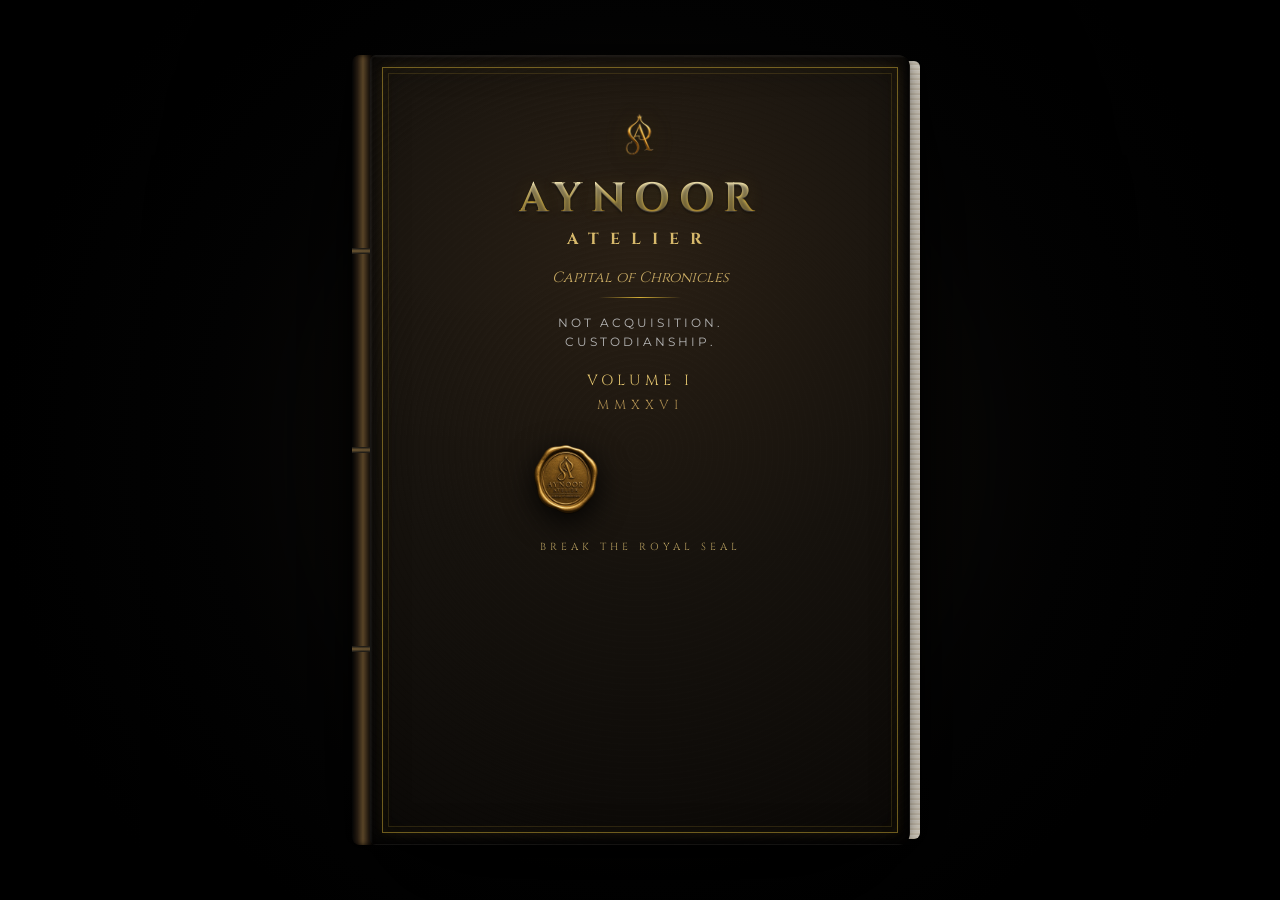
==== index.html @ f358902a "Refactor HTML structure for leather cover section" ====
<!DOCTYPE html>
<html lang="en">

<head>

    <meta charset="UTF-8">
    <meta name="viewport" content="width=device-width, initial-scale=1.0">

    <title>AYNOOR Atelier — Capital of Chronicles</title>

    <!-- Google Fonts -->

    <link rel="preconnect" href="https://fonts.googleapis.com">

    <link rel="preconnect" href="https://fonts.gstatic.com" crossorigin>

    <link href="https://fonts.googleapis.com/css2?family=Cinzel:wght@400;600;700&family=Montserrat:wght@300;400;500;600&display=swap" rel="stylesheet">

    <!-- Styles -->

    <link rel="stylesheet" href="css/style.css">

    <link rel="stylesheet" href="css/animation.css">

</head>

<body>

    <!-- Ambient Light -->

    <div class="spotlight"></div>

    <!-- Scene -->

    <main class="scene">

        <section class="book" id="book">

            <!-- Spine -->

            <div class="spine">

                <span class="spine-ridge"></span>
                <span class="spine-ridge"></span>
                <span class="spine-ridge"></span>

            </div>

            <!-- Pages -->

            <div class="page-stack"></div>

            <!-- Manuscript -->

            <article class="page">

                <div class="page-texture"></div>

                <div class="page-content">

                    <h2 class="welcome-title">
                        WELCOME
                    </h2>

                    <div class="page-line"></div>

                    <p class="archival-quote">

                        Every Chronicle begins with a single page.

                        <br><br>

                        You are not entering a website.

                        <br><br>

                        You are entering

                        <strong>
                            The Capital of Chronicles
                        </strong>

                    </p>

                    <button
                        id="enterVault"
                        class="vault-btn">

                        ENTER THE VAULT

                    </button>

                </div>

            </article>

            <!-- Leather Cover -->

            <!-- Leather Cover -->
<article class="cover" id="cover">

    <!-- FRONT FACE -->
    <div class="cover-front">

        <div class="leather-overlay"></div>

        <div class="bevel-edge"></div>

        <div class="gold-frame"></div>

        <div class="inner-frame"></div>

        <!-- Logo -->
        <div class="brand-logo-container">

            <img
                src="logo.png"
                class="logo"
                alt="AYNOOR Monogram">

        </div>

        <!-- Brand -->

        <div class="title-group">

            <h1 class="brand-title">

                AYNOOR

            </h1>

            <h2 class="brand-subtitle">

                ATELIER

            </h2>

        </div>

        <!-- Motto -->

        <div class="motto-group">

            <p class="chronicle">

                Capital of Chronicles

            </p>

            <div class="gold-line"></div>

        </div>

        <!-- Philosophy -->

        <div class="custody-group">

            <p class="custody-text">

                NOT ACQUISITION.

            </p>

            <p class="custody-text">

                CUSTODIANSHIP.

            </p>

        </div>

        <!-- Volume -->

        <div class="volume-group">

            <div class="volume-title">

                VOLUME I

            </div>

            <div class="roman-year">

                MMXXVI

            </div>

        </div>

        <!-- Royal Seal -->

        <div class="seal-wrapper" id="sealWrapper">

            <img
                src="seal.png"
                id="sealTrigger"
                class="seal"
                alt="Royal Seal"
                onclick="openArchiveBook()">

        </div>

        <!-- Footer -->

        <p class="break-text">

            BREAK THE ROYAL SEAL

        </p>

    </div>

    <!-- BACK FACE -->
    <div class="cover-back">

        <div class="inside-leather"></div>

    </div>

</article>

        </section>

    </main>

    <!-- Audio -->

    <audio
        id="sealSound"
        preload="auto">

        <source
            src="seal.mp3"
            type="audio/mpeg">

    </audio>

    <audio
        id="pageSound"
        preload="auto">

        <source
            src="paper.mp3"
            type="audio/mpeg">

    </audio>

    <!-- Script -->

    <script src="js/main.js"></script>

</body>

</html>
---- css/style.css ----
/* ==========================================================================
   AYNOOR ATELIER
   STYLE V2
   PHASE A — FOUNDATION
   ========================================================================== */

/* ==========================
   ROOT VARIABLES
========================== */

:root{

    --bg:#030303;

    --cover-dark:#0b0907;
    --cover:#17130e;
    --cover-light:#2a2015;

    --page:#f5efe5;
    --page-edge:#d8ccb7;

    --gold:#d4af37;
    --gold-soft:#c5a059;
    --gold-dark:#8f6d24;

    --heading:'Cinzel',serif;
    --body:'Montserrat',sans-serif;

}


/* ==========================
   RESET
========================== */

*{
    margin:0;
    padding:0;
    box-sizing:border-box;
}

html,
body{

    width:100%;
    height:100%;

}

body{

    overflow:hidden;

    background:var(--bg);

    font-family:var(--body);

}


/* ==========================
   ATMOSPHERE
========================== */

.spotlight{

    position:fixed;
    inset:0;

    background:

    radial-gradient(circle at center,
    rgba(212,175,55,.10),
    transparent 35%),

    radial-gradient(circle,
    transparent 35%,
    rgba(0,0,0,.88));

    pointer-events:none;

    z-index:0;

}


/* ==========================
   SCENE
========================== */

.scene{

    position:relative;

    width:100%;
    height:100%;

    display:flex;

    justify-content:center;
    align-items:center;

    perspective:2400px;

    overflow:visible;

    z-index:2;

}


/* ==========================
   BOOK
========================== */

.book{

    position:relative;

    width:min(92vw,500px);

    height:min(90vh,760px);

    transform-style:preserve-3d;

}


/* ==========================
   SPINE
========================== */

.spine{

    position:absolute;

    left:-18px;
    top:0;

    width:22px;
    height:100%;

    border-radius:8px 0 0 8px;

    background:

    linear-gradient(
    90deg,
    #050505,
    #261c12,
    #5b4628,
    #261c12,
    #050505);

    box-shadow:

    inset -2px 0 5px rgba(0,0,0,.8),
    -6px 0 12px rgba(0,0,0,.4);

    display:flex;

    flex-direction:column;

    justify-content:space-evenly;

    z-index:8;

}

.spine-ridge{

    width:100%;
    height:6px;

    background:

    linear-gradient(
    180deg,
    #141414,
    #715933,
    #141414);

}


/* ==========================
   PAGE STACK
========================== */

.page-stack{

    position:absolute;

    top:6px;
    right:-10px;

    width:12px;
    height:calc(100% - 12px);

    border-radius:0 6px 6px 0;

    background:

    repeating-linear-gradient(

        180deg,

        #efe7d8 0px,
        #efe7d8 2px,

        #d7cab3 3px,

        #fbf7ef 5px

    );

    box-shadow:

    inset 3px 0 5px rgba(0,0,0,.18),

    4px 0 10px rgba(0,0,0,.28);

    z-index:1;

}


/* ==========================
   BASE PAGE
========================== */

.page{

    position:absolute;

    inset:4px;

    background:var(--page);

    border-radius:4px 10px 10px 4px;

    z-index:2;

}


/* ==========================
   BASE COVER
========================== */

.cover{

    position:absolute;

    inset:0;

    border-radius:6px 12px 12px 6px;

    background:

    radial-gradient(circle at 50% 25%,

    var(--cover-light),

    var(--cover),

    var(--cover-dark));

    z-index:10;

}

/* ==========================================================================
   PHASE B — LUXURY LEATHER COVER
   ========================================================================== */


/* ==========================
   LEATHER TEXTURE
========================== */

.leather-overlay{

    position:absolute;

    inset:0;

    opacity:.10;

    pointer-events:none;

    background:

    repeating-radial-gradient(

        circle at center,

        rgba(255,255,255,.08) 0px,
        rgba(255,255,255,.02) 2px,

        transparent 5px

    );

}


/* ==========================
   BEVEL EDGE
========================== */

.bevel-edge{

    position:absolute;

    inset:0;

    border-radius:inherit;

    border:1px solid rgba(255,255,255,.05);

    box-shadow:

    inset 1px 1px 2px rgba(255,255,255,.06),

    inset -3px -3px 5px rgba(0,0,0,.65);

}


/* ==========================
   GOLD FRAME
========================== */

.gold-frame{

    position:absolute;

    top:12px;
    left:12px;
    right:12px;
    bottom:12px;

    border:1px solid rgba(212,175,55,.50);

    pointer-events:none;

}


/* ==========================
   INNER FRAME
========================== */

.inner-frame{

    position:absolute;

    top:18px;
    left:18px;
    right:18px;
    bottom:18px;

    border:1px solid rgba(212,175,55,.18);

    pointer-events:none;

}


/* ==========================
   COVER CONTENT LAYERS
========================== */

.brand-logo-container,
.title-group,
.motto-group,
.custody-group,
.volume-group,
.seal-wrapper,
.break-text{

    position:relative;

    z-index:5;

}


/* ==========================
   COVER LAYOUT
========================== */

.cover{

    display:flex;

    flex-direction:column;

    justify-content:space-between;

    align-items:center;

    text-align:center;

    padding:42px 28px 26px;

    overflow:hidden;

}


/* ==========================
   COVER SHADOW
========================== */

.cover{

    box-shadow:

    inset 0 0 35px rgba(0,0,0,.75),

    10px 0 25px rgba(0,0,0,.40);

}


/* ==========================
   COVER DEPTH
========================== */

.book{

    filter:

    drop-shadow(0 35px 60px rgba(0,0,0,.55));

}

/* ==========================================================================
   PHASE C — TYPOGRAPHY & COVER LAYOUT
   ========================================================================== */


/* ==========================
   LOGO
========================== */

.brand-logo-container{

    margin-top:6px;

}

.logo{

    width:74px;

    display:block;

    margin:auto;

    filter:
        drop-shadow(0 4px 8px rgba(0,0,0,.85))
        drop-shadow(0 0 10px rgba(212,175,55,.18));

}


/* ==========================
   TITLE BLOCK
========================== */

.title-group{

    display:flex;

    flex-direction:column;

    align-items:center;

    gap:8px;

}


/* AYNOOR */

.brand-title{

    font-family:var(--heading);

    font-size:2.35rem;

    font-weight:700;

    letter-spacing:8px;

    line-height:1;

    background:
        linear-gradient(
            180deg,
            #fff9c7,
            #efcf70,
            #c79836,
            #8b651b
        );

    -webkit-background-clip:text;

    -webkit-text-fill-color:transparent;

}


/* ATELIER */

.brand-subtitle{

    font-family:var(--heading);

    font-size:.95rem;

    letter-spacing:10px;

    color:#d7b96b;

}


/* ==========================
   MOTTO
========================== */

.motto-group{

    display:flex;

    flex-direction:column;

    align-items:center;

    gap:10px;

}

.chronicle{

    font-family:var(--heading);

    font-size:.88rem;

    font-style:italic;

    color:#c9ab64;

}

.gold-line{

    width:82px;

    height:1px;

    background:
        linear-gradient(
            90deg,
            transparent,
            #d4af37,
            transparent
        );

}


/* ==========================
   CUSTODIANSHIP
========================== */

.custody-group{

    display:flex;

    flex-direction:column;

    gap:5px;

}

.custody-text{

    font-family:var(--body);

    font-size:.72rem;

    letter-spacing:3px;

    color:#b5b5b5;

    text-transform:uppercase;

}


/* ==========================
   VOLUME
========================== */

.volume-group{

    display:flex;

    flex-direction:column;

    align-items:center;

    gap:6px;

}

.volume-title{

    font-family:var(--heading);

    font-size:.88rem;

    letter-spacing:4px;

    color:#dfc16d;

}

.roman-year{

    font-family:var(--heading);

    font-size:.80rem;

    letter-spacing:5px;

    color:#a98a4f;

}


/* ==========================
   ROYAL SEAL
========================== */

.seal-wrapper{

    margin-top:4px;

}

.seal{

    width:92px;

    display:block;

    cursor:pointer;

    transition:.35s;

}

.seal:hover{

    transform:scale(1.08);

}


/* ==========================
   BREAK TEXT
========================== */

.break-text{

    margin-top:10px;

    font-family:var(--heading);

    font-size:.62rem;

    letter-spacing:4px;

    color:#d7bb70;

    text-transform:uppercase;

}

/* ==========================================================================
   PHASE D — PREMIUM MATERIAL & LUXURY FINISH
   ========================================================================== */


/* ==========================
   COVER DEPTH
========================== */

.book{

    filter:
        drop-shadow(0 45px 75px rgba(0,0,0,.60));

    transition:filter .8s ease;

}

.book:hover{

    filter:
        drop-shadow(0 60px 110px rgba(0,0,0,.78));

}


/* ==========================
   LEATHER GRAIN
========================== */

.leather-overlay{

    opacity:.18;

    background:

        radial-gradient(circle at 20% 20%,
        rgba(255,255,255,.03),
        transparent 45%),

        radial-gradient(circle at 80% 70%,
        rgba(0,0,0,.10),
        transparent 55%),

        repeating-radial-gradient(

            circle,

            rgba(255,255,255,.04) 0px,

            transparent 3px,

            rgba(0,0,0,.04) 6px

        );

}


/* ==========================
   EMBOSSED TITLE
========================== */

.brand-title{

    text-shadow:

        0 1px 0 rgba(255,255,255,.15),

        0 2px 3px rgba(0,0,0,.55),

        0 0 18px rgba(212,175,55,.12);

}


/* ==========================
   GOLD FRAME GLOW
========================== */

.gold-frame{

    box-shadow:

        inset 0 0 12px rgba(212,175,55,.08),

        0 0 8px rgba(212,175,55,.08);

}


/* ==========================
   INNER FRAME
========================== */

.inner-frame{

    opacity:.9;

}


/* ==========================
   GOLD SHINE
========================== */

.cover::before{

    content:"";

    position:absolute;

    top:-30%;

    left:-120%;

    width:45%;

    height:170%;

    transform:rotate(22deg);

    background:

        linear-gradient(

            90deg,

            transparent,

            rgba(255,255,255,.10),

            transparent

        );

    animation:luxurySweep 8s linear infinite;

    pointer-events:none;

}

@keyframes luxurySweep{

    0%{

        left:-140%;

    }

    100%{

        left:180%;

    }

}


/* ==========================
   LOGO
========================== */

.logo{

    transition:transform .45s ease;

}

.book:hover .logo{

    transform:scale(1.04);

}


/* ==========================
   SEAL
========================== */

.seal{

    filter:

        drop-shadow(0 8px 15px rgba(0,0,0,.90));

}

.seal:hover{

    transform:

        scale(1.08)

        rotate(2deg);

    filter:

        drop-shadow(0 14px 26px rgba(0,0,0,.95))

        drop-shadow(0 0 15px rgba(212,175,55,.28));

}


/* ==========================
   BREAK TEXT
========================== */

.break-text{

    opacity:.82;

    transition:opacity .35s ease;

}

.book:hover .break-text{

    opacity:1;

}


/* ==========================
   PAGE DEPTH
========================== */

.page{

    box-shadow:

        inset 20px 0 30px rgba(0,0,0,.14),

        inset -2px 0 5px rgba(0,0,0,.05),

        0 0 12px rgba(0,0,0,.08);

}


/* ==========================
   PAGE EDGE
========================== */

.page::after{

    content:"";

    position:absolute;

    right:0;

    top:0;

    width:6px;

    height:100%;

    background:

        linear-gradient(

            180deg,

            #ffffff,

            #e8dcc8,

            #ffffff

        );

    opacity:.35;

                               }


/* ==========================================================================
   PHASE E — FINAL POLISH
   Luxury Book Proportions
   ========================================================================== */


/* ===============================
   PERFECT BREATHING SPACE
================================ */

.cover{

    padding-top:42px;
    padding-bottom:28px;

}

.brand-logo-container{

    margin-bottom:10px;

}

.title-group{

    margin-bottom:18px;

}

.motto-group{

    margin-bottom:18px;

}

.custody-group{

    margin-bottom:22px;

}

.volume-group{

    margin-bottom:20px;

}

.seal-wrapper{

    margin-bottom:12px;

}


/* ===============================
   VISUAL HIERARCHY
================================ */

.brand-title{

    font-size:2.55rem;

    letter-spacing:9px;

}

.brand-subtitle{

    font-size:1rem;

    letter-spacing:11px;

}

.chronicle{

    font-size:.92rem;

}

.volume-title{

    font-size:.92rem;

}

.roman-year{

    font-size:.82rem;

}

.break-text{

    font-size:.64rem;

}


/* ===============================
   GOLD TONE
================================ */

.brand-title{

    background:
    linear-gradient(

        180deg,

        #fff9d2 0%,

        #f4d982 25%,

        #d4af37 55%,

        #9c7422 100%

    );

    -webkit-background-clip:text;
    -webkit-text-fill-color:transparent;

}


/* ===============================
   SEAL
================================ */

.seal{

    width:94px;

}

.seal:hover{

    transform:

        scale(1.08)

        rotate(2deg);

}


/* ===============================
   BOOK SCALE
================================ */

.book{

    width:min(94vw,540px);

    height:min(92vh,790px);

}


/* ===============================
   PAPER EDGE
================================ */

.page-stack{

    width:14px;

}


/* ===============================
   LUXURY SHADOW
================================ */

.book{

    box-shadow:

    0 55px 100px rgba(0,0,0,.65);

}


/* ===============================
   MOBILE
================================ */

@media(max-width:768px){

.book{

width:94vw;

height:90vh;

}

.brand-title{

font-size:2rem;

}

.brand-subtitle{

font-size:.82rem;

}

.logo{

width:60px;

}

.seal{

width:78px;

}

.break-text{

font-size:.56rem;

letter-spacing:3px;

}

}


/* ===============================
   DESKTOP LARGE
================================ */

@media(min-width:1400px){

.book{

max-width:560px;

max-height:820px;

}

.brand-title{

font-size:2.8rem;

}

.logo{

width:82px;

}

.seal{

width:102px;

}

}


/* ===============================
   MICRO DETAILS
================================ */

.cover{

overflow:hidden;

}

.cover *{

user-select:none;

}

img{

-webkit-user-drag:none;

}


/* ===============================
   FINAL TOUCH
================================ */

body{

background:

radial-gradient(

circle at center,

#15110b 0%,

#050505 55%,

#000000 100%

);

}
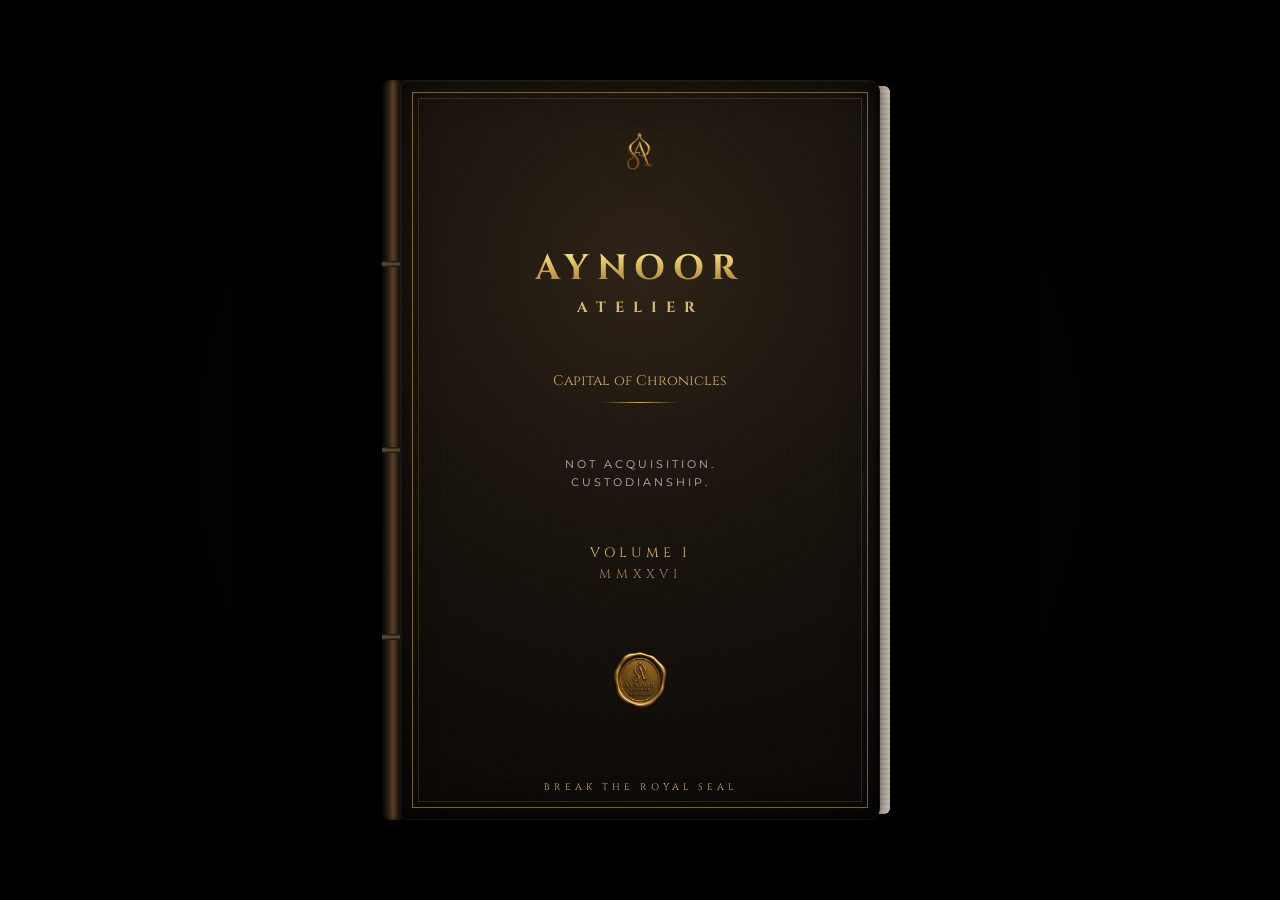
==== commit a3d53849: "Refactor HTML structure for cover article" ====
--- a/index.html
+++ b/index.html
@@ -96,129 +96,113 @@
 
             <!-- Leather Cover -->
 
-            <!-- Leather Cover -->
-<article class="cover" id="cover">
-
-    <!-- FRONT FACE -->
-    <div class="cover-front">
-
-        <div class="leather-overlay"></div>
-
-        <div class="bevel-edge"></div>
-
-        <div class="gold-frame"></div>
-
-        <div class="inner-frame"></div>
-
-        <!-- Logo -->
-        <div class="brand-logo-container">
-
-            <img
-                src="logo.png"
-                class="logo"
-                alt="AYNOOR Monogram">
-
-        </div>
-
-        <!-- Brand -->
-
-        <div class="title-group">
-
-            <h1 class="brand-title">
-
-                AYNOOR
-
-            </h1>
-
-            <h2 class="brand-subtitle">
-
-                ATELIER
-
-            </h2>
-
-        </div>
-
-        <!-- Motto -->
-
-        <div class="motto-group">
-
-            <p class="chronicle">
-
-                Capital of Chronicles
-
-            </p>
-
-            <div class="gold-line"></div>
-
-        </div>
-
-        <!-- Philosophy -->
-
-        <div class="custody-group">
-
-            <p class="custody-text">
-
-                NOT ACQUISITION.
-
-            </p>
-
-            <p class="custody-text">
-
-                CUSTODIANSHIP.
-
-            </p>
-
-        </div>
-
-        <!-- Volume -->
-
-        <div class="volume-group">
-
-            <div class="volume-title">
-
-                VOLUME I
-
-            </div>
-
-            <div class="roman-year">
-
-                MMXXVI
-
-            </div>
-
-        </div>
-
-        <!-- Royal Seal -->
-
-        <div class="seal-wrapper" id="sealWrapper">
-
-            <img
-                src="seal.png"
-                id="sealTrigger"
-                class="seal"
-                alt="Royal Seal"
-                onclick="openArchiveBook()">
-
-        </div>
-
-        <!-- Footer -->
-
-        <p class="break-text">
-
-            BREAK THE ROYAL SEAL
-
-        </p>
-
-    </div>
-
-    <!-- BACK FACE -->
-    <div class="cover-back">
-
-        <div class="inside-leather"></div>
-
-    </div>
-
-</article>
+            <article
+                class="cover"
+                id="cover">
+
+                <div class="leather-overlay"></div>
+
+                <div class="bevel-edge"></div>
+
+                <div class="gold-frame"></div>
+
+                <div class="inner-frame"></div>
+
+                <!-- Logo -->
+
+                <div class="brand-logo-container">
+
+                    <img
+                        src="logo.png"
+                        class="logo"
+                        alt="AYNOOR Monogram">
+
+                </div>
+
+                <!-- Brand -->
+
+                <div class="title-group">
+
+                    <h1 class="brand-title">
+
+                        AYNOOR
+
+                    </h1>
+
+                    <h2 class="brand-subtitle">
+
+                        ATELIER
+
+                    </h2>
+
+                </div>
+
+                <!-- Motto -->
+
+                <div class="motto-group">
+
+                    <p class="chronicle">
+
+                        Capital of Chronicles
+
+                    </p>
+
+                    <div class="gold-line"></div>
+
+                </div>
+
+                <!-- Philosophy -->
+
+                <div class="custody-group">
+
+                    <p class="custody-text">
+
+                        NOT ACQUISITION.
+
+                    </p>
+
+                    <p class="custody-text">
+
+                        CUSTODIANSHIP.
+
+                    </p>
+
+                </div>
+
+                <!-- Volume -->
+
+                <div class="volume-group">
+
+                    <div class="volume-title">
+
+                        VOLUME I
+
+                    </div>
+
+                    <div class="roman-year">
+
+                        MMXXVI
+
+                    </div>
+
+                </div>
+
+                <!-- Royal Seal -->
+
+                <div class="seal-wrapper" id="sealWrapper">
+    <img src="seal.png" id="sealTrigger" class="seal" alt="Royal Seal" onclick="openArchiveBook()">
+</div>
+
+
+                <!-- Footer -->
+
+                <p class="break-text">
+
+                    BREAK THE ROYAL SEAL
+
+                </p>
+
+            </article>
 
         </section>
 
--- a/css/style.css
+++ b/css/style.css
@@ -1,1286 +1,412 @@
-/* ==========================================================================
-   AYNOOR ATELIER
-   STYLE V2
-   PHASE A — FOUNDATION
-   ========================================================================== */
-
-/* ==========================
-   ROOT VARIABLES
-========================== */
-
-:root{
-
-    --bg:#030303;
-
-    --cover-dark:#0b0907;
-    --cover:#17130e;
-    --cover-light:#2a2015;
-
-    --page:#f5efe5;
-    --page-edge:#d8ccb7;
-
-    --gold:#d4af37;
-    --gold-soft:#c5a059;
-    --gold-dark:#8f6d24;
-
-    --heading:'Cinzel',serif;
-    --body:'Montserrat',sans-serif;
-
-}
-
-
-/* ==========================
-   RESET
-========================== */
-
-*{
-    margin:0;
-    padding:0;
-    box-sizing:border-box;
-}
-
-html,
-body{
-
-    width:100%;
-    height:100%;
-
-}
-
-body{
-
-    overflow:hidden;
-
-    background:var(--bg);
-
-    font-family:var(--body);
-
-}
-
-
-/* ==========================
-   ATMOSPHERE
-========================== */
-
-.spotlight{
-
-    position:fixed;
-    inset:0;
-
-    background:
-
-    radial-gradient(circle at center,
-    rgba(212,175,55,.10),
-    transparent 35%),
-
-    radial-gradient(circle,
-    transparent 35%,
-    rgba(0,0,0,.88));
-
-    pointer-events:none;
-
-    z-index:0;
-
-}
-
-
-/* ==========================
-   SCENE
-========================== */
-
-.scene{
-
-    position:relative;
-
-    width:100%;
-    height:100%;
-
-    display:flex;
-
-    justify-content:center;
-    align-items:center;
-
-    perspective:2400px;
-
-    overflow:visible;
-
-    z-index:2;
-
-}
-
-
-/* ==========================
-   BOOK
-========================== */
-
-.book{
-
-    position:relative;
-
-    width:min(92vw,500px);
-
-    height:min(90vh,760px);
-
-    transform-style:preserve-3d;
-
-}
-
-
-/* ==========================
-   SPINE
-========================== */
-
-.spine{
-
-    position:absolute;
-
-    left:-18px;
-    top:0;
-
-    width:22px;
-    height:100%;
-
-    border-radius:8px 0 0 8px;
-
-    background:
-
-    linear-gradient(
-    90deg,
-    #050505,
-    #261c12,
-    #5b4628,
-    #261c12,
-    #050505);
-
-    box-shadow:
-
-    inset -2px 0 5px rgba(0,0,0,.8),
-    -6px 0 12px rgba(0,0,0,.4);
-
-    display:flex;
-
-    flex-direction:column;
-
-    justify-content:space-evenly;
-
-    z-index:8;
-
-}
-
-.spine-ridge{
-
-    width:100%;
-    height:6px;
-
-    background:
-
-    linear-gradient(
-    180deg,
-    #141414,
-    #715933,
-    #141414);
-
-}
-
-
-/* ==========================
-   PAGE STACK
-========================== */
-
-.page-stack{
-
-    position:absolute;
-
-    top:6px;
-    right:-10px;
-
-    width:12px;
-    height:calc(100% - 12px);
-
-    border-radius:0 6px 6px 0;
-
-    background:
-
-    repeating-linear-gradient(
-
-        180deg,
-
-        #efe7d8 0px,
-        #efe7d8 2px,
-
-        #d7cab3 3px,
-
-        #fbf7ef 5px
-
-    );
-
-    box-shadow:
-
-    inset 3px 0 5px rgba(0,0,0,.18),
-
-    4px 0 10px rgba(0,0,0,.28);
-
-    z-index:1;
-
-}
-
-
-/* ==========================
-   BASE PAGE
-========================== */
-
-.page{
-
-    position:absolute;
-
-    inset:4px;
-
-    background:var(--page);
-
-    border-radius:4px 10px 10px 4px;
-
-    z-index:2;
-
-}
-
-
-/* ==========================
-   BASE COVER
-========================== */
-
-.cover{
-
-    position:absolute;
-
-    inset:0;
-
-    border-radius:6px 12px 12px 6px;
-
-    background:
-
-    radial-gradient(circle at 50% 25%,
-
-    var(--cover-light),
-
-    var(--cover),
-
-    var(--cover-dark));
-
-    z-index:10;
-
-}
-
-/* ==========================================================================
-   PHASE B — LUXURY LEATHER COVER
-   ========================================================================== */
-
-
-/* ==========================
-   LEATHER TEXTURE
-========================== */
-
-.leather-overlay{
-
-    position:absolute;
-
-    inset:0;
-
-    opacity:.10;
-
-    pointer-events:none;
-
-    background:
-
-    repeating-radial-gradient(
-
-        circle at center,
-
-        rgba(255,255,255,.08) 0px,
-        rgba(255,255,255,.02) 2px,
-
-        transparent 5px
-
-    );
-
-}
-
-
-/* ==========================
-   BEVEL EDGE
-========================== */
-
-.bevel-edge{
-
-    position:absolute;
-
-    inset:0;
-
-    border-radius:inherit;
-
-    border:1px solid rgba(255,255,255,.05);
-
-    box-shadow:
-
-    inset 1px 1px 2px rgba(255,255,255,.06),
-
-    inset -3px -3px 5px rgba(0,0,0,.65);
-
-}
-
-
-/* ==========================
-   GOLD FRAME
-========================== */
-
-.gold-frame{
-
-    position:absolute;
-
-    top:12px;
-    left:12px;
-    right:12px;
-    bottom:12px;
-
-    border:1px solid rgba(212,175,55,.50);
-
-    pointer-events:none;
-
-}
-
-
-/* ==========================
-   INNER FRAME
-========================== */
-
-.inner-frame{
-
-    position:absolute;
-
-    top:18px;
-    left:18px;
-    right:18px;
-    bottom:18px;
-
-    border:1px solid rgba(212,175,55,.18);
-
-    pointer-events:none;
-
-}
-
-
-/* ==========================
-   COVER CONTENT LAYERS
-========================== */
-
-.brand-logo-container,
-.title-group,
-.motto-group,
-.custody-group,
-.volume-group,
-.seal-wrapper,
-.break-text{
-
-    position:relative;
-
-    z-index:5;
-
-}
-
-
-/* ==========================
-   COVER LAYOUT
-========================== */
-
-.cover{
-
-    display:flex;
-
-    flex-direction:column;
-
-    justify-content:space-between;
-
-    align-items:center;
-
-    text-align:center;
-
-    padding:42px 28px 26px;
-
-    overflow:hidden;
-
-}
-
-
-/* ==========================
-   COVER SHADOW
-========================== */
-
-.cover{
-
-    box-shadow:
-
-    inset 0 0 35px rgba(0,0,0,.75),
-
-    10px 0 25px rgba(0,0,0,.40);
-
-}
-
-
-/* ==========================
-   COVER DEPTH
-========================== */
-
-.book{
-
-    filter:
-
-    drop-shadow(0 35px 60px rgba(0,0,0,.55));
-
-}
-
-/* ==========================================================================
-   PHASE C — TYPOGRAPHY & COVER LAYOUT
-   ========================================================================== */
-
-
-/* ==========================
-   LOGO
-========================== */
-
-.brand-logo-container{
-
-    margin-top:6px;
-
-}
-
-.logo{
-
-    width:74px;
-
-    display:block;
-
-    margin:auto;
-
-    filter:
-        drop-shadow(0 4px 8px rgba(0,0,0,.85))
-        drop-shadow(0 0 10px rgba(212,175,55,.18));
-
-}
-
-
-/* ==========================
-   TITLE BLOCK
-========================== */
-
-.title-group{
-
-    display:flex;
-
-    flex-direction:column;
-
-    align-items:center;
-
-    gap:8px;
-
-}
-
-
-/* AYNOOR */
-
-.brand-title{
-
-    font-family:var(--heading);
-
-    font-size:2.35rem;
-
-    font-weight:700;
-
-    letter-spacing:8px;
-
-    line-height:1;
-
-    background:
-        linear-gradient(
-            180deg,
-            #fff9c7,
-            #efcf70,
-            #c79836,
-            #8b651b
-        );
-
-    -webkit-background-clip:text;
-
-    -webkit-text-fill-color:transparent;
-
-}
-
-
-/* ATELIER */
-
-.brand-subtitle{
-
-    font-family:var(--heading);
-
-    font-size:.95rem;
-
-    letter-spacing:10px;
-
-    color:#d7b96b;
-
-}
-
-
-/* ==========================
-   MOTTO
-========================== */
-
-.motto-group{
-
-    display:flex;
-
-    flex-direction:column;
-
-    align-items:center;
-
-    gap:10px;
-
-}
-
-.chronicle{
-
-    font-family:var(--heading);
-
-    font-size:.88rem;
-
-    font-style:italic;
-
-    color:#c9ab64;
-
-}
-
-.gold-line{
-
-    width:82px;
-
-    height:1px;
-
-    background:
-        linear-gradient(
-            90deg,
-            transparent,
-            #d4af37,
-            transparent
-        );
-
-}
-
-
-/* ==========================
-   CUSTODIANSHIP
-========================== */
-
-.custody-group{
-
-    display:flex;
-
-    flex-direction:column;
-
-    gap:5px;
-
-}
-
-.custody-text{
-
-    font-family:var(--body);
-
-    font-size:.72rem;
-
-    letter-spacing:3px;
-
-    color:#b5b5b5;
-
-    text-transform:uppercase;
-
-}
-
-
-/* ==========================
-   VOLUME
-========================== */
-
-.volume-group{
-
-    display:flex;
-
-    flex-direction:column;
-
-    align-items:center;
-
-    gap:6px;
-
-}
-
-.volume-title{
-
-    font-family:var(--heading);
-
-    font-size:.88rem;
-
-    letter-spacing:4px;
-
-    color:#dfc16d;
-
-}
-
-.roman-year{
-
-    font-family:var(--heading);
-
-    font-size:.80rem;
-
-    letter-spacing:5px;
-
-    color:#a98a4f;
-
-}
-
-
-/* ==========================
-   ROYAL SEAL
-========================== */
-
-.seal-wrapper{
-
-    margin-top:4px;
-
-}
-
-.seal{
-
-    width:92px;
-
-    display:block;
-
-    cursor:pointer;
-
-    transition:.35s;
-
-}
-
-.seal:hover{
-
-    transform:scale(1.08);
-
-}
-
-
-/* ==========================
-   BREAK TEXT
-========================== */
-
-.break-text{
-
-    margin-top:10px;
-
-    font-family:var(--heading);
-
-    font-size:.62rem;
-
-    letter-spacing:4px;
-
-    color:#d7bb70;
-
-    text-transform:uppercase;
-
-}
-
-/* ==========================================================================
-   PHASE D — PREMIUM MATERIAL & LUXURY FINISH
-   ========================================================================== */
-
-
-/* ==========================
-   COVER DEPTH
-========================== */
-
-.book{
-
-    filter:
-        drop-shadow(0 45px 75px rgba(0,0,0,.60));
-
-    transition:filter .8s ease;
-
-}
-
-.book:hover{
-
-    filter:
-        drop-shadow(0 60px 110px rgba(0,0,0,.78));
-
-}
-
-
-/* ==========================
-   LEATHER GRAIN
-========================== */
-
-.leather-overlay{
-
-    opacity:.18;
-
-    background:
-
-        radial-gradient(circle at 20% 20%,
-        rgba(255,255,255,.03),
-        transparent 45%),
-
-        radial-gradient(circle at 80% 70%,
-        rgba(0,0,0,.10),
-        transparent 55%),
-
-        repeating-radial-gradient(
-
-            circle,
-
-            rgba(255,255,255,.04) 0px,
-
-            transparent 3px,
-
-            rgba(0,0,0,.04) 6px
-
-        );
-
-}
-
-
-/* ==========================
-   EMBOSSED TITLE
-========================== */
-
-.brand-title{
-
-    text-shadow:
-
-        0 1px 0 rgba(255,255,255,.15),
-
-        0 2px 3px rgba(0,0,0,.55),
-
-        0 0 18px rgba(212,175,55,.12);
-
-}
-
-
-/* ==========================
-   GOLD FRAME GLOW
-========================== */
-
-.gold-frame{
-
-    box-shadow:
-
-        inset 0 0 12px rgba(212,175,55,.08),
-
-        0 0 8px rgba(212,175,55,.08);
-
-}
-
-
-/* ==========================
-   INNER FRAME
-========================== */
-
-.inner-frame{
-
-    opacity:.9;
-
-}
-
-
-/* ==========================
-   GOLD SHINE
-========================== */
-
-.cover::before{
-
-    content:"";
-
-    position:absolute;
-
-    top:-30%;
-
-    left:-120%;
-
-    width:45%;
-
-    height:170%;
-
-    transform:rotate(22deg);
-
-    background:
-
-        linear-gradient(
-
-            90deg,
-
-            transparent,
-
-            rgba(255,255,255,.10),
-
-            transparent
-
-        );
-
-    animation:luxurySweep 8s linear infinite;
-
-    pointer-events:none;
-
-}
-
-@keyframes luxurySweep{
-
-    0%{
-
-        left:-140%;
-
+/* ==========================================================
+   AYNOOR ATELIER — 
+   ========================================================== */
+
+/* ---------------- Root Variables ---------------- */
+:root {
+    --bg-void: #030302;
+    --gold: #d4af37;
+    --gold-soft: #c5a059;
+    --gold-dark: #8f6d24;
+    --cover-dark: #0b0907;
+    --cover-mid: #17120d;
+    --cover-light: #2b2116;
+    --page: #f5efe5;
+    --heading: 'Cinzel', serif;
+    --body: 'Montserrat', sans-serif;
+}
+
+/* ---------------- Global Reset ---------------- */
+* {
+    margin: 0;
+    padding: 0;
+    box-sizing: border-box;
+}
+
+html, body {
+    width: 100%;
+    height: 100%;
+    overflow: hidden;
+    background: var(--bg-void);
+    font-family: var(--body);
+    transition: background 2s ease;
+}
+
+body.open {
+    background: #010101;
+}
+
+/* ---------------- Lighting Atmosphere ---------------- */
+.spotlight {
+    position: fixed;
+    inset: 0;
+    pointer-events: none;
+    z-index: 0;
+    background: 
+        radial-gradient(circle at center, rgba(212, 175, 55, .10), transparent 35%),
+        radial-gradient(circle, transparent 30%, rgba(0, 0, 0, .88) 100%);
+    transition: all 1.5s ease;
+}
+
+.book.open ~ .spotlight {
+    filter: brightness(.85);
+}
+
+/* ---------------- 3D Scene Framework ---------------- */
+.scene {
+    width: 100%;
+    height: 100%;
+    display: flex;
+    justify-content: center;
+    align-items: center;
+    perspective: 2400px;
+    position: relative;
+    z-index: 2;
+}
+
+.book {
+    position: relative;
+    width: min(90vw, 480px);
+    height: min(88vh, 740px);
+    transform-style: preserve-3d;
+    filter: drop-shadow(0 40px 60px rgba(0,0,0,.75));
+    transition: filter 0.8s ease, transform 0.5s ease;
+}
+
+.book.open {
+    filter: drop-shadow(0 80px 120px rgba(0,0,0,.95));
+}
+
+.book:hover {
+    transform: translateY(-4px);
+}
+
+/* ---------------- Spine Styling ---------------- */
+.spine {
+    position: absolute;
+    left: -18px;
+    top: 0;
+    width: 22px;
+    height: 100%;
+    border-radius: 8px 0 0 8px;
+    background: linear-gradient(90deg, #050505, #231a10, #574225, #241a10, #070707);
+    box-shadow: inset -2px 0 4px rgba(0,0,0,.80), -6px 0 10px rgba(0,0,0,.45);
+    display: flex;
+    flex-direction: column;
+    justify-content: space-evenly;
+    z-index: 8;
+}
+
+.spine-ridge {
+    width: 100%;
+    height: 6px;
+    background: linear-gradient(180deg, #111, #6b542f, #111);
+}
+
+/* ---------------- Page Stack (Thickness) ---------------- */
+.page-stack {
+    position: absolute;
+    top: 6px;
+    right: -10px;
+    width: 12px;
+    height: calc(100% - 12px);
+    border-radius: 0 6px 6px 0;
+    background: repeating-linear-gradient(180deg, #ece3d2 0px, #ece3d2 2px, #d8cab2 3px, #f7f1e8 5px);
+    box-shadow: inset 3px 0 5px rgba(0,0,0,.18), 4px 0 10px rgba(0,0,0,.25);
+    z-index: 1;
+    transition: opacity 0.4s ease;
+}
+
+/* Instant Hide Stack on Book Open */
+.book.open .page-stack {
+    opacity: 0 !important;
+    display: none !important;
+}
+
+/* ---------------- Inner Manuscript Page ---------------- */
+.page {
+    position: absolute;
+    inset: 4px;
+    border-radius: 4px 10px 10px 4px;
+    background: radial-gradient(circle at center, #fffdf9 0%, #f6efe4 65%, #ede2d0 100%);
+    overflow: hidden;
+    display: flex;
+    justify-content: center;
+    align-items: center;
+    z-index: 2;
+    box-shadow: inset 18px 0 24px rgba(0,0,0,.16), inset -2px 0 8px rgba(0,0,0,.06);
+    opacity: 0.96;
+    transition: opacity 0.5s ease;
+}
+
+.book.open .page {
+    opacity: 1;
+    z-index: 5 !important;
+}
+
+.page-texture {
+    position: absolute;
+    inset: 0;
+    opacity: .18;
+    background: 
+        repeating-linear-gradient(0deg, transparent 0px, transparent 3px, rgba(0,0,0,.02) 4px),
+        radial-gradient(circle, rgba(255,255,255,.6), transparent 70%);
+    pointer-events: none;
+}
+
+.page-content {
+    position: relative;
+    z-index: 3;
+    width: 85%;
+    display: flex;
+    flex-direction: column;
+    align-items: center;
+    text-align: center;
+}
+
+.welcome-title {
+    font-family: var(--heading);
+    font-size: 2rem;
+    letter-spacing: 8px;
+    color: #1d1812;
+}
+
+.page-line {
+    width: 70px;
+    height: 1px;
+    margin: 22px 0;
+    background: linear-gradient(90deg, transparent, var(--gold), transparent);
+}
+
+.archival-quote {
+    font-family: var(--heading);
+    font-size: .95rem;
+    line-height: 2;
+    color: #43382a;
+    margin-bottom: 38px;
+}
+
+.vault-btn {
+    padding: 14px 34px;
+    background: transparent;
+    border: 1px solid var(--gold);
+    border-radius: 50px;
+    color: #73571d;
+    font-family: var(--heading);
+    font-size: .78rem;
+    letter-spacing: 3px;
+    cursor: pointer;
+    transition: all .35s ease;
+    outline: none;
+}
+
+.vault-btn:hover {
+    background: var(--gold);
+    color: white;
+    transform: translateY(-2px);
+    box-shadow: 0 8px 18px rgba(212,175,55,.28);
+}
+
+/* ---------------- Solid Leather Cover Layout ---------------- */
+.cover {
+    position: absolute;
+    inset: 0;
+    border-radius: 6px 12px 12px 6px;
+    overflow: hidden;
+    z-index: 10;
+    pointer-events: auto;
+    display: flex;
+    flex-direction: column;
+    justify-content: space-between;
+    align-items: center;
+    text-align: center;
+    padding: 42px 28px 26px;
+    /* Solid non-transparent Dark Leather Background */
+    background: #0a0806 !important;
+    background: radial-gradient(circle at 50% 25%, #2d2217 0%, #19130d 45%, #0a0806 100%) !important;
+    box-shadow: inset 0 0 35px rgba(0,0,0,.85), 8px 0 18px rgba(0,0,0,.45);
+    transform-origin: left center;
+    transform-style: preserve-3d;
+    backface-visibility: hidden !important;
+    -webkit-backface-visibility: hidden !important;
+    transition: transform 1.45s cubic-bezier(.22,.61,.36,1), box-shadow .8s ease;
+    will-change: transform;
+}
+
+/* Cover Opening Flip Action */
+.book.open .cover {
+    transform: rotateY(-145deg);
+    box-shadow: -18px 0 35px rgba(0,0,0,.65), 0 0 20px rgba(0,0,0,.25);
+    pointer-events: none;
+    z-index: 1 !important;
+}
+
+.leather-overlay {
+    position: absolute;
+    inset: 0;
+    opacity: .12;
+    pointer-events: none;
+    background: repeating-radial-gradient(circle, rgba(255,255,255,.08) 0, rgba(255,255,255,.02) 2px, transparent 5px);
+}
+
+.bevel-edge {
+    position: absolute;
+    inset: 0;
+    border-radius: inherit;
+    border: 1px solid rgba(255,255,255,.05);
+    box-shadow: inset 1px 1px 1px rgba(255,255,255,.06), inset -2px -2px 3px rgba(0,0,0,.55);
+    pointer-events: none;
+}
+
+.gold-frame {
+    position: absolute;
+    inset: 12px;
+    border: 1px solid rgba(212,175,55,.55);
+    pointer-events: none;
+}
+
+.inner-frame {
+    position: absolute;
+    inset: 18px;
+    border: 1px solid rgba(212,175,55,.18);
+    pointer-events: none;
+}
+
+/* Cover Text Elements */
+.brand-logo-container, .title-group, .motto-group, .custody-group, .volume-group, .seal-wrapper, .break-text {
+    position: relative;
+    z-index: 3;
+}
+
+.logo {
+    width: 68px;
+    display: block;
+    margin: auto;
+    filter: drop-shadow(0 4px 10px rgba(0,0,0,.85)) drop-shadow(0 0 10px rgba(212,175,55,.18));
+}
+
+.brand-title {
+    position: relative;
+    overflow: hidden;
+    margin-top: 8px;
+    font-family: var(--heading);
+    font-size: 2.2rem;
+    letter-spacing: 8px;
+    font-weight: 700;
+    background: linear-gradient(180deg, #fff8c9, #e6c768, #bf953f, #8b6920);
+    -webkit-background-clip: text;
+    -webkit-text-fill-color: transparent;
+}
+
+.brand-subtitle {
+    margin-top: 6px;
+    font-family: var(--heading);
+    font-size: .92rem;
+    letter-spacing: 9px;
+    color: #d8bb70;
+}
+
+.chronicle {
+    font-family: var(--heading);
+    font-size: .88rem;
+    color: #cfae64;
+}
+
+.gold-line {
+    width: 78px;
+    height: 1px;
+    margin: 12px auto 0;
+    background: linear-gradient(90deg, transparent, #d4af37, transparent);
+}
+
+.custody-group {
+    display: flex;
+    flex-direction: column;
+    gap: 4px;
+}
+
+.custody-text {
+    font-size: .70rem;
+    color: #b9b9b9;
+    letter-spacing: 3px;
+    text-transform: uppercase;
+}
+
+.volume-group {
+    display: flex;
+    flex-direction: column;
+    gap: 4px;
+}
+
+.volume-title {
+    font-family: var(--heading);
+    color: #d9b96a;
+    letter-spacing: 4px;
+    font-size: .85rem;
+}
+
+.roman-year {
+    font-family: var(--heading);
+    color: #9f8450;
+    letter-spacing: 5px;
+    font-size: .80rem;
+}
+
+/* Wax Seal (Restored Visual Size) */
+.seal-wrapper {
+    margin-top: 6px;
+    position: relative;
+    z-index: 999;
+}
+
+.seal {
+    width: 78px;
+    height: auto;
+    display: block;
+    margin: 0 auto;
+    cursor: pointer;
+    transition: transform .35s ease, filter .35s ease;
+}
+
+.seal:hover {
+    transform: scale(1.08) rotate(3deg);
+    filter: drop-shadow(0 0 16px rgba(212,175,55,.6));
+}
+
+.seal:active {
+    transform: scale(.94);
+}
+
+.break-text {
+    margin-top: 6px;
+    font-family: var(--heading);
+    font-size: .60rem;
+    letter-spacing: 4px;
+    color: #d2b36c;
+}
+
+/* ---------------- Responsive Fine-Tuning ---------------- */
+@media(max-width: 768px) {
+    .book { width: 92vw; }
+    .logo { width: 58px; }
+    .brand-title { font-size: 1.9rem; letter-spacing: 6px; }
+    .brand-subtitle { font-size: .85rem; letter-spacing: 7px; }
+    .seal { width: 72px; }
+    .welcome-title { font-size: 1.55rem; }
+    .archival-quote { font-size: .82rem; }
+}
+
+@media(max-width: 420px) {
+    .cover { padding: 34px 20px 22px; }
+    .logo { width: 52px; }
+    .brand-title { font-size: 1.65rem; }
+    .brand-subtitle { font-size: .78rem; }
+    .seal { width: 66px; }
+}
+
+/* ---------------- Reduced Motion Accessibility ---------------- */
+@media (prefers-reduced-motion: reduce) {
+    .cover, .seal, .vault-btn, .page {
+        transition: none !important;
     }
-
-    100%{
-
-        left:180%;
-
-    }
-
-}
-
-
-/* ==========================
-   LOGO
-========================== */
-
-.logo{
-
-    transition:transform .45s ease;
-
-}
-
-.book:hover .logo{
-
-    transform:scale(1.04);
-
-}
-
-
-/* ==========================
-   SEAL
-========================== */
-
-.seal{
-
-    filter:
-
-        drop-shadow(0 8px 15px rgba(0,0,0,.90));
-
-}
-
-.seal:hover{
-
-    transform:
-
-        scale(1.08)
-
-        rotate(2deg);
-
-    filter:
-
-        drop-shadow(0 14px 26px rgba(0,0,0,.95))
-
-        drop-shadow(0 0 15px rgba(212,175,55,.28));
-
-}
-
-
-/* ==========================
-   BREAK TEXT
-========================== */
-
-.break-text{
-
-    opacity:.82;
-
-    transition:opacity .35s ease;
-
-}
-
-.book:hover .break-text{
-
-    opacity:1;
-
-}
-
-
-/* ==========================
-   PAGE DEPTH
-========================== */
-
-.page{
-
-    box-shadow:
-
-        inset 20px 0 30px rgba(0,0,0,.14),
-
-        inset -2px 0 5px rgba(0,0,0,.05),
-
-        0 0 12px rgba(0,0,0,.08);
-
-}
-
-
-/* ==========================
-   PAGE EDGE
-========================== */
-
-.page::after{
-
-    content:"";
-
-    position:absolute;
-
-    right:0;
-
-    top:0;
-
-    width:6px;
-
-    height:100%;
-
-    background:
-
-        linear-gradient(
-
-            180deg,
-
-            #ffffff,
-
-            #e8dcc8,
-
-            #ffffff
-
-        );
-
-    opacity:.35;
-
-                               }
-
-
-/* ==========================================================================
-   PHASE E — FINAL POLISH
-   Luxury Book Proportions
-   ========================================================================== */
-
-
-/* ===============================
-   PERFECT BREATHING SPACE
-================================ */
-
-.cover{
-
-    padding-top:42px;
-    padding-bottom:28px;
-
-}
-
-.brand-logo-container{
-
-    margin-bottom:10px;
-
-}
-
-.title-group{
-
-    margin-bottom:18px;
-
-}
-
-.motto-group{
-
-    margin-bottom:18px;
-
-}
-
-.custody-group{
-
-    margin-bottom:22px;
-
-}
-
-.volume-group{
-
-    margin-bottom:20px;
-
-}
-
-.seal-wrapper{
-
-    margin-bottom:12px;
-
-}
-
-
-/* ===============================
-   VISUAL HIERARCHY
-================================ */
-
-.brand-title{
-
-    font-size:2.55rem;
-
-    letter-spacing:9px;
-
-}
-
-.brand-subtitle{
-
-    font-size:1rem;
-
-    letter-spacing:11px;
-
-}
-
-.chronicle{
-
-    font-size:.92rem;
-
-}
-
-.volume-title{
-
-    font-size:.92rem;
-
-}
-
-.roman-year{
-
-    font-size:.82rem;
-
-}
-
-.break-text{
-
-    font-size:.64rem;
-
-}
-
-
-/* ===============================
-   GOLD TONE
-================================ */
-
-.brand-title{
-
-    background:
-    linear-gradient(
-
-        180deg,
-
-        #fff9d2 0%,
-
-        #f4d982 25%,
-
-        #d4af37 55%,
-
-        #9c7422 100%
-
-    );
-
-    -webkit-background-clip:text;
-    -webkit-text-fill-color:transparent;
-
-}
-
-
-/* ===============================
-   SEAL
-================================ */
-
-.seal{
-
-    width:94px;
-
-}
-
-.seal:hover{
-
-    transform:
-
-        scale(1.08)
-
-        rotate(2deg);
-
-}
-
-
-/* ===============================
-   BOOK SCALE
-================================ */
-
-.book{
-
-    width:min(94vw,540px);
-
-    height:min(92vh,790px);
-
-}
-
-
-/* ===============================
-   PAPER EDGE
-================================ */
-
-.page-stack{
-
-    width:14px;
-
-}
-
-
-/* ===============================
-   LUXURY SHADOW
-================================ */
-
-.book{
-
-    box-shadow:
-
-    0 55px 100px rgba(0,0,0,.65);
-
-}
-
-
-/* ===============================
-   MOBILE
-================================ */
-
-@media(max-width:768px){
-
-.book{
-
-width:94vw;
-
-height:90vh;
-
-}
-
-.brand-title{
-
-font-size:2rem;
-
-}
-
-.brand-subtitle{
-
-font-size:.82rem;
-
-}
-
-.logo{
-
-width:60px;
-
-}
-
-.seal{
-
-width:78px;
-
-}
-
-.break-text{
-
-font-size:.56rem;
-
-letter-spacing:3px;
-
-}
-
-}
-
-
-/* ===============================
-   DESKTOP LARGE
-================================ */
-
-@media(min-width:1400px){
-
-.book{
-
-max-width:560px;
-
-max-height:820px;
-
-}
-
-.brand-title{
-
-font-size:2.8rem;
-
-}
-
-.logo{
-
-width:82px;
-
-}
-
-.seal{
-
-width:102px;
-
-}
-
-}
-
-
-/* ===============================
-   MICRO DETAILS
-================================ */
-
-.cover{
-
-overflow:hidden;
-
-}
-
-.cover *{
-
-user-select:none;
-
-}
-
-img{
-
--webkit-user-drag:none;
-
-}
-
-
-/* ===============================
-   FINAL TOUCH
-================================ */
-
-body{
-
-background:
-
-radial-gradient(
-
-circle at center,
-
-#15110b 0%,
-
-#050505 55%,
-
-#000000 100%
-
-);
-
-}
-
+}
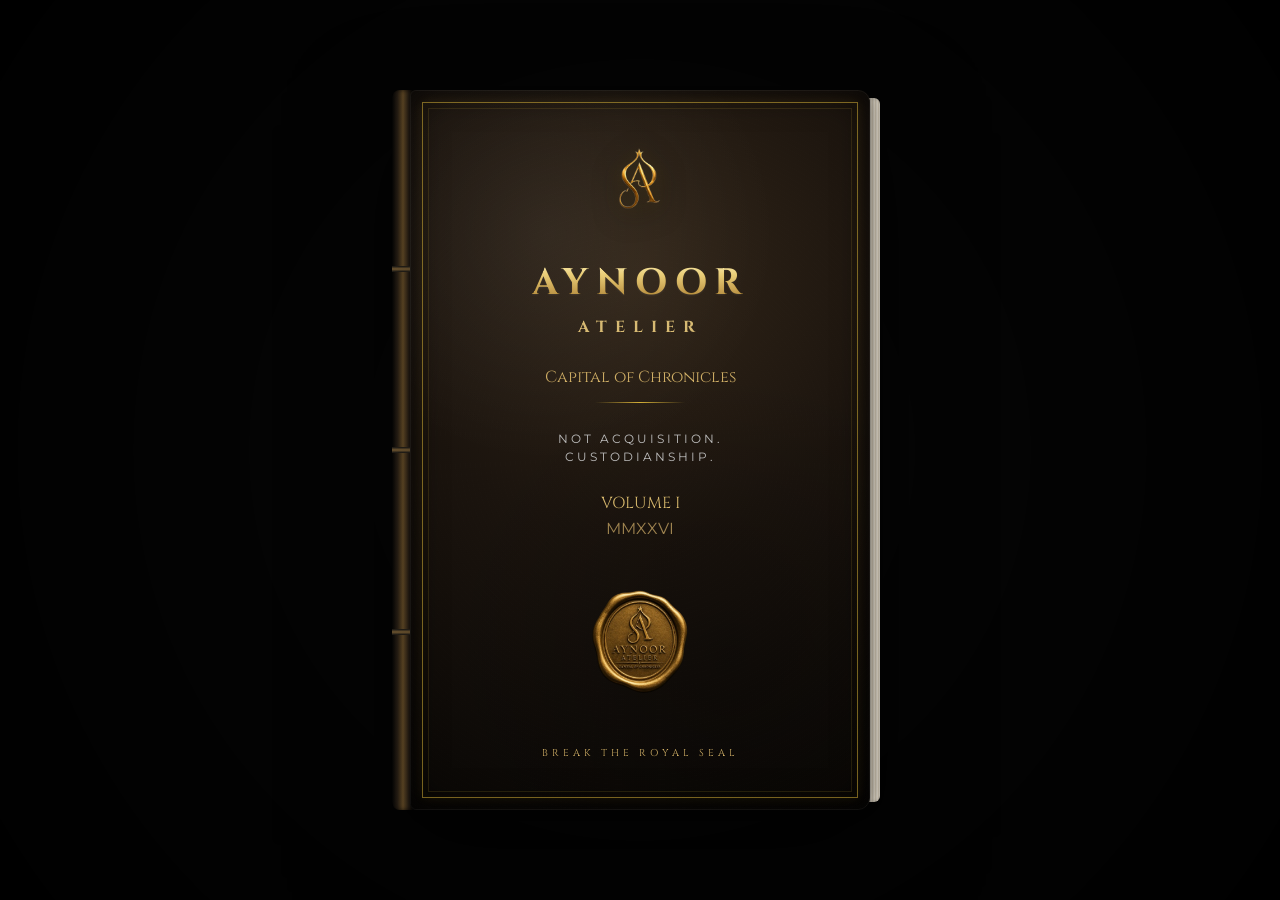
==== commit 303b8b40: "Refactor comments for clarity in index.html" ====
--- a/index.html
+++ b/index.html
@@ -1,239 +1,110 @@
 <!DOCTYPE html>
 <html lang="en">
-
 <head>
-
     <meta charset="UTF-8">
     <meta name="viewport" content="width=device-width, initial-scale=1.0">
-
     <title>AYNOOR Atelier — Capital of Chronicles</title>
-
+    
     <!-- Google Fonts -->
-
     <link rel="preconnect" href="https://fonts.googleapis.com">
-
     <link rel="preconnect" href="https://fonts.gstatic.com" crossorigin>
-
     <link href="https://fonts.googleapis.com/css2?family=Cinzel:wght@400;600;700&family=Montserrat:wght@300;400;500;600&display=swap" rel="stylesheet">
 
-    <!-- Styles -->
-
+    <!-- CSS Links -->
     <link rel="stylesheet" href="css/style.css">
-
     <link rel="stylesheet" href="css/animation.css">
-
 </head>
-
 <body>
 
-    <!-- Ambient Light -->
-
+    <!-- Atmospheric Vignette -->
     <div class="spotlight"></div>
 
-    <!-- Scene -->
-
+    <!-- Main Canvas -->
     <main class="scene">
-
         <section class="book" id="book">
-
-            <!-- Spine -->
-
+            
+            <!-- Realistic 3D Leather Spine -->
             <div class="spine">
-
                 <span class="spine-ridge"></span>
                 <span class="spine-ridge"></span>
                 <span class="spine-ridge"></span>
-
             </div>
 
-            <!-- Pages -->
-
+            <!-- Page Stack (Closed state thickness) -->
             <div class="page-stack"></div>
 
-            <!-- Manuscript -->
+            <!-- Inner Manuscript Page -->
+            <article class="page">
+                <div class="page-texture"></div>
+                <div class="page-content">
+                    <h2 class="welcome-title">WELCOME</h2>
+                    <div class="page-line"></div>
+                    <p class="archival-quote">
+                        Every Chronicle begins with a single page.<br><br>
+                        You are not entering a website.<br><br>
+                        You are entering <strong>The Capital of Chronicles</strong>.
+                    </p>
+                    <button id="enterVault" class="vault-btn">ENTER THE VAULT</button>
+                </div>
+            </article>
 
-            <article class="page">
+            <!-- Front Leather Cover -->
+            <article class="cover" id="cover">
+                <div class="leather-overlay"></div>
+                <div class="bevel-edge"></div>
+                <div class="gold-frame"></div>
+                <div class="inner-frame"></div>
 
-                <div class="page-texture"></div>
-
-                <div class="page-content">
-
-                    <h2 class="welcome-title">
-                        WELCOME
-                    </h2>
-
-                    <div class="page-line"></div>
-
-                    <p class="archival-quote">
-
-                        Every Chronicle begins with a single page.
-
-                        <br><br>
-
-                        You are not entering a website.
-
-                        <br><br>
-
-                        You are entering
-
-                        <strong>
-                            The Capital of Chronicles
-                        </strong>
-
-                    </p>
-
-                    <button
-                        id="enterVault"
-                        class="vault-btn">
-
-                        ENTER THE VAULT
-
-                    </button>
-
+                <!-- Brand Monogram -->
+                <div class="brand-logo-container">
+                    <img src="logo.png" class="logo" alt="AYNOOR Monogram">
                 </div>
 
-            </article>
-
-            <!-- Leather Cover -->
-
-            <article
-                class="cover"
-                id="cover">
-
-                <div class="leather-overlay"></div>
-
-                <div class="bevel-edge"></div>
-
-                <div class="gold-frame"></div>
-
-                <div class="inner-frame"></div>
-
-                <!-- Logo -->
-
-                <div class="brand-logo-container">
-
-                    <img
-                        src="logo.png"
-                        class="logo"
-                        alt="AYNOOR Monogram">
-
+                <!-- Main Titles -->
+                <div class="title-group">
+                    <h1 class="brand-title">AYNOOR</h1>
+                    <h2 class="brand-subtitle">ATELIER</h2>
                 </div>
 
-                <!-- Brand -->
-
-                <div class="title-group">
-
-                    <h1 class="brand-title">
-
-                        AYNOOR
-
-                    </h1>
-
-                    <h2 class="brand-subtitle">
-
-                        ATELIER
-
-                    </h2>
-
+                <!-- Chronicle Motto -->
+                <div class="motto-group">
+                    <p class="chronicle">Capital of Chronicles</p>
+                    <div class="gold-line"></div>
                 </div>
 
-                <!-- Motto -->
-
-                <div class="motto-group">
-
-                    <p class="chronicle">
-
-                        Capital of Chronicles
-
-                    </p>
-
-                    <div class="gold-line"></div>
-
+                <!-- Custodial Philosophy -->
+                <div class="custody-group">
+                    <p class="custody-text">NOT ACQUISITION.</p>
+                    <p class="custody-text">CUSTODIANSHIP.</p>
                 </div>
 
-                <!-- Philosophy -->
-
-                <div class="custody-group">
-
-                    <p class="custody-text">
-
-                        NOT ACQUISITION.
-
-                    </p>
-
-                    <p class="custody-text">
-
-                        CUSTODIANSHIP.
-
-                    </p>
-
+                <!-- Volume & Roman Year -->
+                <div class="volume-group">
+                    <div class="volume-title">VOLUME I</div>
+                    <div class="roman-year">MMXXVI</div>
                 </div>
 
-                <!-- Volume -->
-
-                <div class="volume-group">
-
-                    <div class="volume-title">
-
-                        VOLUME I
-
-                    </div>
-
-                    <div class="roman-year">
-
-                        MMXXVI
-
-                    </div>
-
+                <!-- Seal Trigger -->
+                <div class="seal-wrapper" id="sealTrigger">
+                    <img src="seal.png" class="seal" alt="Royal Seal">
                 </div>
 
-                <!-- Royal Seal -->
-
-                <div class="seal-wrapper" id="sealWrapper">
-    <img src="seal.png" id="sealTrigger" class="seal" alt="Royal Seal" onclick="openArchiveBook()">
-</div>
-
-
-                <!-- Footer -->
-
-                <p class="break-text">
-
-                    BREAK THE ROYAL SEAL
-
-                </p>
-
+                <!-- Footer Callout -->
+                <p class="break-text">BREAK THE ROYAL SEAL</p>
             </article>
 
         </section>
-
     </main>
 
-    <!-- Audio -->
-
-    <audio
-        id="sealSound"
-        preload="auto">
-
-        <source
-            src="seal.mp3"
-            type="audio/mpeg">
-
+    <!-- Audio Elements -->
+    <audio id="sealSound" preload="auto">
+        <source src="seal.mp3" type="audio/mpeg">
+    </audio>
+    
+    <audio id="pageSound" preload="auto">
+        <source src="paper.mp3" type="audio/mpeg">
     </audio>
 
-    <audio
-        id="pageSound"
-        preload="auto">
-
-        <source
-            src="paper.mp3"
-            type="audio/mpeg">
-
-    </audio>
-
-    <!-- Script -->
-
     <script src="js/main.js"></script>
-
 </body>
-
 </html>
--- a/css/style.css
+++ b/css/style.css
@@ -1,22 +1,30 @@
 /* ==========================================================
-   AYNOOR ATELIER — 
-   ========================================================== */
+   AYNOOR ATELIER - 3D ENGINE & FOUNDATION CSS
+   FIXED: 3D Layering, Stacking Context & Perspective
+========================================================== */
 
 /* ---------------- Root Variables ---------------- */
 :root {
-    --bg-void: #030302;
+    --bg: #050505;
     --gold: #d4af37;
-    --gold-soft: #c5a059;
+    --gold-light: #f2dc8c;
     --gold-dark: #8f6d24;
-    --cover-dark: #0b0907;
-    --cover-mid: #17120d;
-    --cover-light: #2b2116;
-    --page: #f5efe5;
+
+    --cover-dark: #0d0b09;
+    --cover-mid: #17130f;
+    --cover-light: #2d2418;
+
+    --paper: #f5efe5;
+    --paper-edge: #d8cdb8;
+
+    --shadow-heavy: 0 40px 80px rgba(0, 0, 0, .65);
+    --shadow-soft: 0 10px 25px rgba(0, 0, 0, .25);
+
     --heading: 'Cinzel', serif;
     --body: 'Montserrat', sans-serif;
 }
 
-/* ---------------- Global Reset ---------------- */
+/* ---------------- Reset ---------------- */
 * {
     margin: 0;
     padding: 0;
@@ -26,62 +34,52 @@
 html, body {
     width: 100%;
     height: 100%;
+}
+
+body {
     overflow: hidden;
-    background: var(--bg-void);
+    background: var(--bg);
     font-family: var(--body);
-    transition: background 2s ease;
-}
-
-body.open {
-    background: #010101;
-}
-
-/* ---------------- Lighting Atmosphere ---------------- */
+}
+
+/* ---------------- Atmosphere / Spotlight ---------------- */
 .spotlight {
     position: fixed;
     inset: 0;
     pointer-events: none;
-    z-index: 0;
-    background: 
-        radial-gradient(circle at center, rgba(212, 175, 55, .10), transparent 35%),
-        radial-gradient(circle, transparent 30%, rgba(0, 0, 0, .88) 100%);
-    transition: all 1.5s ease;
-}
-
-.book.open ~ .spotlight {
-    filter: brightness(.85);
-}
-
-/* ---------------- 3D Scene Framework ---------------- */
+    z-index: 1;
+    background:
+        radial-gradient(circle at center, rgba(212, 175, 55, .08), transparent 30%),
+        radial-gradient(circle, transparent 35%, rgba(0, 0, 0, .88) 100%);
+}
+
+/* ---------------- 3D Scene Viewport ---------------- */
 .scene {
     width: 100%;
     height: 100%;
     display: flex;
     justify-content: center;
     align-items: center;
-    perspective: 2400px;
+    perspective: 2000px; /* 3D Perspective Depth */
     position: relative;
     z-index: 2;
 }
 
+/* ---------------- Book Master Container ---------------- */
 .book {
     position: relative;
-    width: min(90vw, 480px);
-    height: min(88vh, 740px);
+    width: min(92vw, 460px);
+    height: min(88vh, 720px);
     transform-style: preserve-3d;
-    filter: drop-shadow(0 40px 60px rgba(0,0,0,.75));
-    transition: filter 0.8s ease, transform 0.5s ease;
-}
-
-.book.open {
-    filter: drop-shadow(0 80px 120px rgba(0,0,0,.95));
+    transition: transform 0.8s cubic-bezier(0.2, 0.8, 0.2, 1), filter 0.8s ease;
+    filter: drop-shadow(0 35px 50px rgba(0, 0, 0, 0.7));
 }
 
 .book:hover {
-    transform: translateY(-4px);
-}
-
-/* ---------------- Spine Styling ---------------- */
+    transform: translateY(-8px) rotateX(4deg) rotateY(-2deg);
+}
+
+/* ---------------- 3D Spine ---------------- */
 .spine {
     position: absolute;
     left: -18px;
@@ -89,77 +87,73 @@
     width: 22px;
     height: 100%;
     border-radius: 8px 0 0 8px;
-    background: linear-gradient(90deg, #050505, #231a10, #574225, #241a10, #070707);
-    box-shadow: inset -2px 0 4px rgba(0,0,0,.80), -6px 0 10px rgba(0,0,0,.45);
+    background: linear-gradient(90deg, #040404, #231b12, #564122, #231b12, #050505);
     display: flex;
     flex-direction: column;
     justify-content: space-evenly;
-    z-index: 8;
+    z-index: 10;
+    transform: translateZ(-5px);
+    box-shadow: inset -2px 0 4px rgba(0, 0, 0, .7);
 }
 
 .spine-ridge {
-    width: 100%;
     height: 6px;
-    background: linear-gradient(180deg, #111, #6b542f, #111);
-}
-
-/* ---------------- Page Stack (Thickness) ---------------- */
+    background: linear-gradient(180deg, #111, #6f5630, #111);
+}
+
+/* ---------------- Page Stack (Pages Depth Edge) ---------------- */
+
 .page-stack {
     position: absolute;
-    top: 6px;
+    top: 8px;
     right: -10px;
     width: 12px;
-    height: calc(100% - 12px);
+    height: calc(100% - 16px);
     border-radius: 0 6px 6px 0;
-    background: repeating-linear-gradient(180deg, #ece3d2 0px, #ece3d2 2px, #d8cab2 3px, #f7f1e8 5px);
-    box-shadow: inset 3px 0 5px rgba(0,0,0,.18), 4px 0 10px rgba(0,0,0,.25);
+    
+    /* Vertical paper lines pattern (|||||) */
+    background: repeating-linear-gradient(
+        90deg,
+        #f3eadb 0px,
+        #e6dcc8 1px,
+        #c8beaa 2px,
+        #f8f4eb 3px
+    );
     z-index: 1;
-    transition: opacity 0.4s ease;
-}
-
-/* Instant Hide Stack on Book Open */
-.book.open .page-stack {
-    opacity: 0 !important;
-    display: none !important;
-}
-
-/* ---------------- Inner Manuscript Page ---------------- */
+    box-shadow: inset 2px 0 4px rgba(0,0,0,0.3);
+}
+
+/* ---------------- Manuscript Inner Page ---------------- */
 .page {
     position: absolute;
     inset: 4px;
+    background: var(--paper);
     border-radius: 4px 10px 10px 4px;
-    background: radial-gradient(circle at center, #fffdf9 0%, #f6efe4 65%, #ede2d0 100%);
-    overflow: hidden;
     display: flex;
     justify-content: center;
     align-items: center;
     z-index: 2;
-    box-shadow: inset 18px 0 24px rgba(0,0,0,.16), inset -2px 0 8px rgba(0,0,0,.06);
-    opacity: 0.96;
-    transition: opacity 0.5s ease;
-}
-
-.book.open .page {
-    opacity: 1;
-    z-index: 5 !important;
+    transform: translateZ(1px); /* Stacked behind cover */
+    box-shadow: inset 20px 0 28px rgba(0,0,0,.14), inset -2px 0 6px rgba(0,0,0,.05);
 }
 
 .page-texture {
     position: absolute;
     inset: 0;
+    pointer-events: none;
     opacity: .18;
-    background: 
+    background:
         repeating-linear-gradient(0deg, transparent 0px, transparent 3px, rgba(0,0,0,.02) 4px),
-        radial-gradient(circle, rgba(255,255,255,.6), transparent 70%);
-    pointer-events: none;
+        radial-gradient(circle, rgba(255,255,255,.45), transparent 70%);
 }
 
 .page-content {
     position: relative;
-    z-index: 3;
-    width: 85%;
+    z-index: 5;
+    width: 82%;
     display: flex;
     flex-direction: column;
+    justify-content: center;
     align-items: center;
     text-align: center;
 }
@@ -172,9 +166,9 @@
 }
 
 .page-line {
-    width: 70px;
+    width: 72px;
     height: 1px;
-    margin: 22px 0;
+    margin: 24px 0;
     background: linear-gradient(90deg, transparent, var(--gold), transparent);
 }
 
@@ -182,231 +176,235 @@
     font-family: var(--heading);
     font-size: .95rem;
     line-height: 2;
-    color: #43382a;
+    color: #42382b;
     margin-bottom: 38px;
 }
 
 .vault-btn {
     padding: 14px 34px;
+    border-radius: 50px;
+    border: 1px solid var(--gold);
     background: transparent;
-    border: 1px solid var(--gold);
-    border-radius: 50px;
-    color: #73571d;
+    color: #6d531d;
     font-family: var(--heading);
     font-size: .78rem;
     letter-spacing: 3px;
     cursor: pointer;
-    transition: all .35s ease;
-    outline: none;
+    transition: background .3s, color .3s, transform .3s;
 }
 
 .vault-btn:hover {
     background: var(--gold);
     color: white;
     transform: translateY(-2px);
-    box-shadow: 0 8px 18px rgba(212,175,55,.28);
-}
-
-/* ---------------- Solid Leather Cover Layout ---------------- */
+}
+
+/* ---------------- 3D Leather Cover ---------------- */
 .cover {
     position: absolute;
     inset: 0;
+    z-index: 20;
     border-radius: 6px 12px 12px 6px;
-    overflow: hidden;
-    z-index: 10;
-    pointer-events: auto;
     display: flex;
     flex-direction: column;
     justify-content: space-between;
     align-items: center;
     text-align: center;
     padding: 42px 28px 26px;
-    /* Solid non-transparent Dark Leather Background */
-    background: #0a0806 !important;
-    background: radial-gradient(circle at 50% 25%, #2d2217 0%, #19130d 45%, #0a0806 100%) !important;
-    box-shadow: inset 0 0 35px rgba(0,0,0,.85), 8px 0 18px rgba(0,0,0,.45);
-    transform-origin: left center;
-    transform-style: preserve-3d;
-    backface-visibility: hidden !important;
-    -webkit-backface-visibility: hidden !important;
-    transition: transform 1.45s cubic-bezier(.22,.61,.36,1), box-shadow .8s ease;
-    will-change: transform;
-}
-
-/* Cover Opening Flip Action */
-.book.open .cover {
-    transform: rotateY(-145deg);
-    box-shadow: -18px 0 35px rgba(0,0,0,.65), 0 0 20px rgba(0,0,0,.25);
+    background:
+        radial-gradient(circle at 30% 20%, rgba(255,255,255,.05), transparent 35%),
+        radial-gradient(circle at 70% 80%, rgba(0,0,0,.25), transparent 45%),
+        radial-gradient(circle at 50% 25%, #312518 0%, #1b140e 45%, #090705 100%);
+    
+    /* CRITICAL 3D SETTINGS */
+    transform-origin: left center; /* Hinged on the left spine */
+    transform-style: preserve-3d;  /* Enables 3D for child elements */
+    backface-visibility: hidden;   /* Prevents glitches when flipped */
+    box-shadow: inset 0 0 35px rgba(0,0,0,.75), 8px 0 18px rgba(0,0,0,.35);
+    transition: transform 1.2s cubic-bezier(0.645, 0.045, 0.355, 1);
+}
+
+.leather-overlay {
+    position: absolute;
+    inset: 0;
     pointer-events: none;
-    z-index: 1 !important;
-}
-
-.leather-overlay {
-    position: absolute;
-    inset: 0;
     opacity: .12;
-    pointer-events: none;
+    border-radius: inherit;
     background: repeating-radial-gradient(circle, rgba(255,255,255,.08) 0, rgba(255,255,255,.02) 2px, transparent 5px);
 }
 
+/* Decorative overlays click block na karein */
+.leather-overlay,
+.bevel-edge,
+.gold-frame,
+.inner-frame {
+    pointer-events: none !important;
+}
+
+/* ---------------- 3D Floating Frames & Bevels ---------------- */
 .bevel-edge {
     position: absolute;
     inset: 0;
     border-radius: inherit;
     border: 1px solid rgba(255,255,255,.05);
-    box-shadow: inset 1px 1px 1px rgba(255,255,255,.06), inset -2px -2px 3px rgba(0,0,0,.55);
-    pointer-events: none;
+    transform: translateZ(5px); /* Lifted off leather */
 }
 
 .gold-frame {
     position: absolute;
     inset: 12px;
     border: 1px solid rgba(212,175,55,.55);
-    pointer-events: none;
+    box-shadow: 0 0 10px rgba(212,175,55,.08), inset 0 0 8px rgba(212,175,55,.04);
+    transform: translateZ(12px); /* 3D Depth Layer 1 */
 }
 
 .inner-frame {
     position: absolute;
     inset: 18px;
     border: 1px solid rgba(212,175,55,.18);
-    pointer-events: none;
-}
-
-/* Cover Text Elements */
-.brand-logo-container, .title-group, .motto-group, .custody-group, .volume-group, .seal-wrapper, .break-text {
-    position: relative;
-    z-index: 3;
+    opacity: .8;
+    transform: translateZ(18px); /* 3D Depth Layer 2 */
+}
+
+/* ---------------- 3D Floating Content Elements ---------------- */
+.brand-logo-container {
+    position: relative;
+    z-index: 5;
+    transform: translateZ(35px); /* Pop out in 3D */
 }
 
 .logo {
-    width: 68px;
-    display: block;
-    margin: auto;
-    filter: drop-shadow(0 4px 10px rgba(0,0,0,.85)) drop-shadow(0 0 10px rgba(212,175,55,.18));
-}
-
-.brand-title {
-    position: relative;
-    overflow: hidden;
-    margin-top: 8px;
-    font-family: var(--heading);
-    font-size: 2.2rem;
-    letter-spacing: 8px;
-    font-weight: 700;
-    background: linear-gradient(180deg, #fff8c9, #e6c768, #bf953f, #8b6920);
-    -webkit-background-clip: text;
-    -webkit-text-fill-color: transparent;
-}
-
-.brand-subtitle {
-    margin-top: 6px;
-    font-family: var(--heading);
-    font-size: .92rem;
-    letter-spacing: 9px;
-    color: #d8bb70;
-}
-
-.chronicle {
-    font-family: var(--heading);
-    font-size: .88rem;
-    color: #cfae64;
-}
-
-.gold-line {
-    width: 78px;
-    height: 1px;
-    margin: 12px auto 0;
-    background: linear-gradient(90deg, transparent, #d4af37, transparent);
-}
-
-.custody-group {
-    display: flex;
-    flex-direction: column;
-    gap: 4px;
-}
-
-.custody-text {
-    font-size: .70rem;
-    color: #b9b9b9;
-    letter-spacing: 3px;
-    text-transform: uppercase;
-}
-
-.volume-group {
-    display: flex;
-    flex-direction: column;
-    gap: 4px;
-}
-
-.volume-title {
-    font-family: var(--heading);
-    color: #d9b96a;
-    letter-spacing: 4px;
-    font-size: .85rem;
-}
-
-.roman-year {
-    font-family: var(--heading);
-    color: #9f8450;
-    letter-spacing: 5px;
-    font-size: .80rem;
-}
-
-/* Wax Seal (Restored Visual Size) */
-.seal-wrapper {
-    margin-top: 6px;
-    position: relative;
-    z-index: 999;
-}
-
-.seal {
-    width: 78px;
+    width: 110px;
     height: auto;
     display: block;
     margin: 0 auto;
-    cursor: pointer;
-    transition: transform .35s ease, filter .35s ease;
+    filter: drop-shadow(0 6px 14px rgba(0,0,0,.8)) drop-shadow(0 0 8px rgba(212,175,55,.18));
+}
+
+.title-group {
+    position: relative;
+    z-index: 5;
+    transform: translateZ(30px);
+}
+
+.brand-title {
+    font-family: var(--heading);
+    font-size: 2.3rem;
+    letter-spacing: 8px;
+    background: linear-gradient(180deg, #fff7c7, #e8ca6e, #bf953f, #8f6d24);
+    -webkit-background-clip: text;
+    -webkit-text-fill-color: transparent;
+    text-shadow: 0 1px 2px rgba(255,255,255,.08);
+}
+
+.brand-subtitle {
+    margin-top: 8px;
+    font-family: var(--heading);
+    font-size: 1rem;
+    letter-spacing: 8px;
+    color: #d7ba73;
+}
+
+.motto-group {
+    position: relative;
+    z-index: 5;
+    width: 100%;
+    display: flex;
+    flex-direction: column;
+    justify-content: center;
+    align-items: center;
+    transform: translateZ(25px);
+}
+
+.chronicle {
+    font-family: var(--heading);
+    color: #d0af66;
+}
+
+.gold-line {
+    width: 90px;
+    height: 1px;
+    margin: 14px auto 0;
+    background: linear-gradient(90deg, transparent, var(--gold), transparent);
+}
+
+.custody-group {
+    position: relative;
+    z-index: 5;
+    display: flex;
+    flex-direction: column;
+    gap: 4px;
+    transform: translateZ(20px);
+}
+
+.custody-text {
+    font-size: .72rem;
+    color: #bdbdbd;
+    letter-spacing: 3px;
+}
+
+.volume-group {
+    position: relative;
+    z-index: 5;
+    text-align: center;
+    transform: translateZ(25px);
+}
+
+.volume-title {
+    font-family: var(--heading);
+    color: #d8b96d;
+}
+
+.roman-year {
+    margin-top: 5px;
+    color: #9f8450;
+}
+
+/* ---------------- Royal Seal (Maximum 3D Depth) ---------------- */
+
+.seal-wrapper {
+    position: relative;
+    z-index: 100 !important;
+    margin-top: 8px;
+    pointer-events: auto !important;
+}
+
+.seal {
+    width: 140px;
+    cursor: pointer !important;
+    pointer-events: auto !important;
 }
 
 .seal:hover {
-    transform: scale(1.08) rotate(3deg);
-    filter: drop-shadow(0 0 16px rgba(212,175,55,.6));
-}
-
-.seal:active {
-    transform: scale(.94);
+    transform: scale(1.08) rotate(4deg) translateZ(10px);
+    filter: drop-shadow(0 0 18px rgba(212,175,55,.6));
 }
 
 .break-text {
-    margin-top: 6px;
-    font-family: var(--heading);
-    font-size: .60rem;
+    position: relative;
+    z-index: 5;
+    font-family: var(--heading);
+    font-size: .62rem;
     letter-spacing: 4px;
-    color: #d2b36c;
-}
-
-/* ---------------- Responsive Fine-Tuning ---------------- */
-@media(max-width: 768px) {
-    .book { width: 92vw; }
-    .logo { width: 58px; }
-    .brand-title { font-size: 1.9rem; letter-spacing: 6px; }
-    .brand-subtitle { font-size: .85rem; letter-spacing: 7px; }
-    .seal { width: 72px; }
-    .welcome-title { font-size: 1.55rem; }
+    color: #d0af66;
+    margin-bottom: 24px;
+    transform: translateZ(20px);
+}
+
+/* ---------------- Responsive Styles ---------------- */
+@media(max-width:768px){
+    .logo { width: 105px; }
+    .brand-title { font-size: 1.9rem; }
+    .brand-subtitle { font-size: .85rem; }
+    .seal { width: 85px; }
+    .welcome-title { font-size: 1.6rem; }
     .archival-quote { font-size: .82rem; }
 }
 
-@media(max-width: 420px) {
-    .cover { padding: 34px 20px 22px; }
-    .logo { width: 52px; }
+@media(max-width:420px){
+    .cover { padding: 34px 20px 24px; }
     .brand-title { font-size: 1.65rem; }
-    .brand-subtitle { font-size: .78rem; }
-    .seal { width: 66px; }
-}
-
-/* ---------------- Reduced Motion Accessibility ---------------- */
-@media (prefers-reduced-motion: reduce) {
-    .cover, .seal, .vault-btn, .page {
-        transition: none !important;
-    }
-}
+    .brand-subtitle { font-size: .75rem; }
+    .logo { width: 90px; }
+    .seal { width: 75px; }
+}
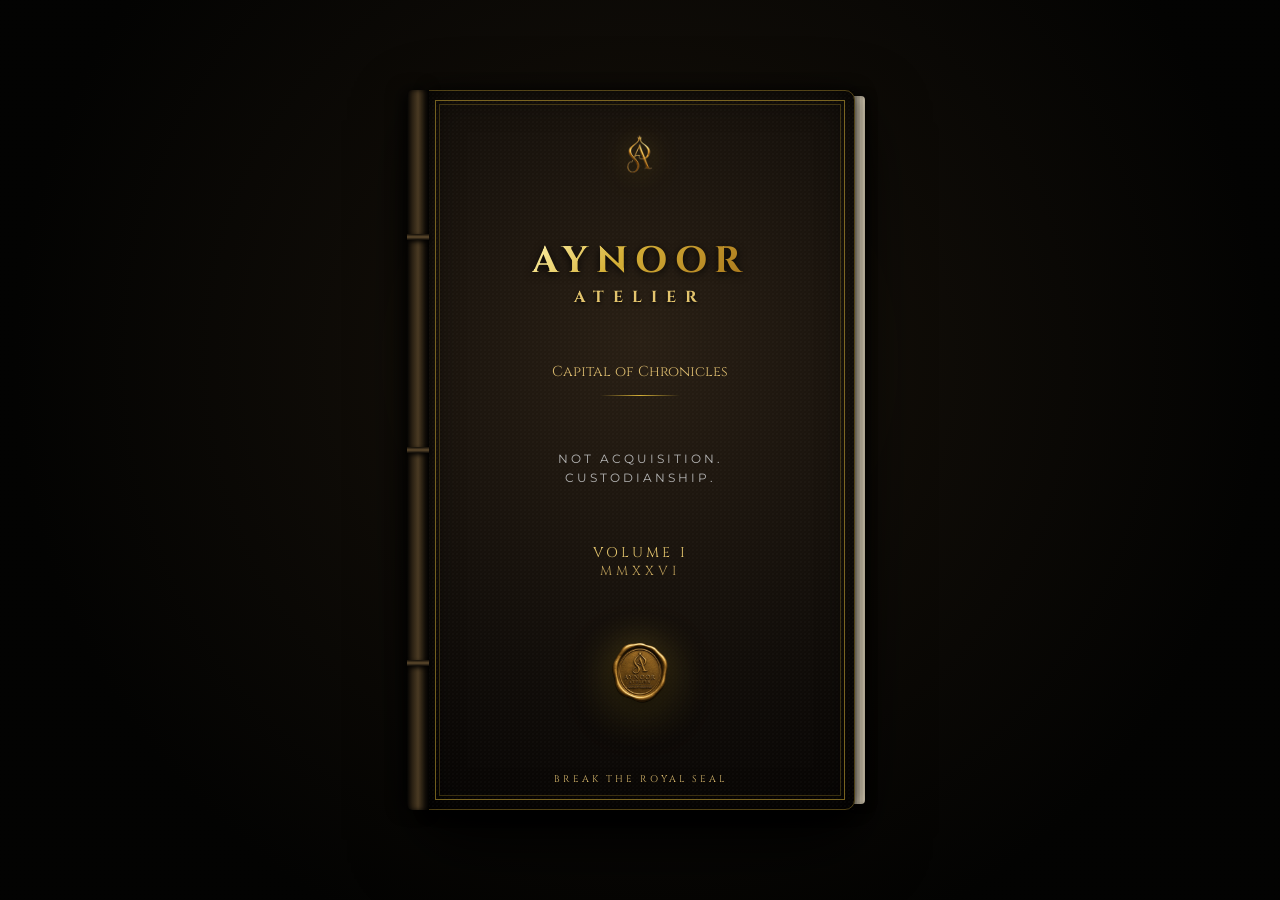
==== commit 2c0777ae: "Modify seal wrapper for better interaction Updated seal wrapper to improve interactivity and styling" ====
--- a/index.html
+++ b/index.html
@@ -85,9 +85,10 @@
                 </div>
 
                 <!-- Seal Trigger -->
-                <div class="seal-wrapper" id="sealTrigger">
-                    <img src="seal.png" class="seal" alt="Royal Seal">
-                </div>
+                <div class="seal-wrapper" style="position: relative; z-index: 999999 !important; pointer-events: auto !important;">
+    <img src="seal.png" class="seal" id="sealTrigger" onclick="openArchiveBook()" alt="Royal Seal" style="cursor: pointer !important; pointer-events: auto !important;">
+</div>
+
 
                 <!-- Footer Callout -->
                 <p class="break-text">BREAK THE ROYAL SEAL</p>
--- a/css/style.css
+++ b/css/style.css
@@ -1,410 +1,343 @@
-/* ==========================================================
-   AYNOOR ATELIER - 3D ENGINE & FOUNDATION CSS
-   FIXED: 3D Layering, Stacking Context & Perspective
-========================================================== */
-
-/* ---------------- Root Variables ---------------- */
+/* ==========================================================================
+AYNOOR ATELIER (EXACT ORIGINAL BRIGHT GOLD)
+========================================================================== */
+
 :root {
-    --bg: #050505;
-    --gold: #d4af37;
-    --gold-light: #f2dc8c;
-    --gold-dark: #8f6d24;
-
-    --cover-dark: #0d0b09;
-    --cover-mid: #17130f;
-    --cover-light: #2d2418;
-
-    --paper: #f5efe5;
-    --paper-edge: #d8cdb8;
-
-    --shadow-heavy: 0 40px 80px rgba(0, 0, 0, .65);
-    --shadow-soft: 0 10px 25px rgba(0, 0, 0, .25);
-
-    --heading: 'Cinzel', serif;
-    --body: 'Montserrat', sans-serif;
-}
-
-/* ---------------- Reset ---------------- */
+    --bg-void: #030302;
+    --gold-primary: #d4af37;
+    --gold-secondary: #c5a059;
+    --gold-foil: linear-gradient(135deg, #fcf6ba 0%, #bf953f 25%, #fbf5b7 50%, #b38728 75%, #fcf6ba 100%);
+    --font-heading: 'Cinzel', serif;  
+    --font-body: 'Montserrat', sans-serif;  
+    --vault-shadow: 0 30px 70px rgba(0, 0, 0, 0.95), 0 10px 25px rgba(0, 0, 0, 0.8);
+}
+
 * {
     margin: 0;
     padding: 0;
     box-sizing: border-box;
+    -webkit-font-smoothing: antialiased;
 }
 
 html, body {
     width: 100%;
     height: 100%;
+    overflow: hidden;
+    background-color: var(--bg-void);
+    font-family: var(--font-body);
 }
 
 body {
-    overflow: hidden;
-    background: var(--bg);
-    font-family: var(--body);
-}
-
-/* ---------------- Atmosphere / Spotlight ---------------- */
+    display: flex;
+    justify-content: center;
+    align-items: center;
+}
+
+/* Original Warm Vignette Lighting */
 .spotlight {
     position: fixed;
-    inset: 0;
+    top: 0;
+    left: 0;
+    width: 100vw;
+    height: 100vh;
+    background: radial-gradient(circle at 50% 40%, rgba(55, 42, 25, 0.45) 0%, rgba(3, 3, 2, 0.98) 75%);
     pointer-events: none;
     z-index: 1;
-    background:
-        radial-gradient(circle at center, rgba(212, 175, 55, .08), transparent 30%),
-        radial-gradient(circle, transparent 35%, rgba(0, 0, 0, .88) 100%);
-}
-
-/* ---------------- 3D Scene Viewport ---------------- */
+}
+
 .scene {
-    width: 100%;
-    height: 100%;
+    position: relative;
+    z-index: 10;
+    perspective: 2000px;
     display: flex;
     justify-content: center;
     align-items: center;
-    perspective: 2000px; /* 3D Perspective Depth */
-    position: relative;
-    z-index: 2;
-}
-
-/* ---------------- Book Master Container ---------------- */
+    width: 100%;
+    height: 100%;
+    padding: 15px;
+}
+
+/* THE BOOK CONTAINER */
 .book {
-    position: relative;
-    width: min(92vw, 460px);
-    height: min(88vh, 720px);
+    width: 92vw;
+    max-width: 430px;
+    height: 86vh;
+    max-height: 720px;
+    position: relative;
     transform-style: preserve-3d;
-    transition: transform 0.8s cubic-bezier(0.2, 0.8, 0.2, 1), filter 0.8s ease;
-    filter: drop-shadow(0 35px 50px rgba(0, 0, 0, 0.7));
-}
-
-.book:hover {
-    transform: translateY(-8px) rotateX(4deg) rotateY(-2deg);
-}
-
-/* ---------------- 3D Spine ---------------- */
+    box-shadow: var(--vault-shadow);
+    border-radius: 4px 12px 12px 4px;
+}
+
+/* REALISTIC 3D LEATHER SPINE */
 .spine {
     position: absolute;
     left: -18px;
     top: 0;
     width: 22px;
     height: 100%;
-    border-radius: 8px 0 0 8px;
-    background: linear-gradient(90deg, #040404, #231b12, #564122, #231b12, #050505);
+    background: linear-gradient(90deg, #050403 0%, #2b2113 25%, #4a3a23 50%, #1a140b 80%, #080604 100%);
+    border-radius: 6px 0 0 6px;
+    box-shadow: inset -2px 0 5px rgba(0,0,0,0.85), -5px 0 15px rgba(0,0,0,0.7);
+    z-index: 6;
     display: flex;
     flex-direction: column;
-    justify-content: space-evenly;
-    z-index: 10;
-    transform: translateZ(-5px);
-    box-shadow: inset -2px 0 4px rgba(0, 0, 0, .7);
+    justify-content: space-around;
+    padding: 40px 0;
 }
 
 .spine-ridge {
+    width: 100%;
     height: 6px;
-    background: linear-gradient(180deg, #111, #6f5630, #111);
-}
-
-/* ---------------- Page Stack (Pages Depth Edge) ---------------- */
-
+    background: linear-gradient(180deg, #110d07 0%, #5e4a2d 50%, #0a0805 100%);
+    box-shadow: 0 2px 4px rgba(0,0,0,0.9);
+}
+
+/* PAGE STACK */
 .page-stack {
     position: absolute;
-    top: 8px;
+    top: 6px;
     right: -10px;
     width: 12px;
-    height: calc(100% - 16px);
-    border-radius: 0 6px 6px 0;
-    
-    /* Vertical paper lines pattern (|||||) */
+    height: calc(100% - 12px);
     background: repeating-linear-gradient(
         90deg,
-        #f3eadb 0px,
-        #e6dcc8 1px,
-        #c8beaa 2px,
-        #f8f4eb 3px
+        #e0d6c3 0px,
+        #c8bc9f 1px,
+        #f4ebd9 2px,
+        #b8ab8b 3px
     );
-    z-index: 1;
-    box-shadow: inset 2px 0 4px rgba(0,0,0,0.3);
-}
-
-/* ---------------- Manuscript Inner Page ---------------- */
+    border-radius: 0 4px 4px 0;
+    box-shadow: inset 3px 0 5px rgba(0,0,0,0.3), 3px 0 8px rgba(0,0,0,0.5);
+    z-index: 2;
+    transition: opacity 0.3s ease;
+}
+
+/* MANUSCRIPT PAGE */
 .page {
     position: absolute;
-    inset: 4px;
-    background: var(--paper);
-    border-radius: 4px 10px 10px 4px;
-    display: flex;
-    justify-content: center;
-    align-items: center;
-    z-index: 2;
-    transform: translateZ(1px); /* Stacked behind cover */
-    box-shadow: inset 20px 0 28px rgba(0,0,0,.14), inset -2px 0 6px rgba(0,0,0,.05);
-}
-
-.page-texture {
-    position: absolute;
-    inset: 0;
-    pointer-events: none;
-    opacity: .18;
-    background:
-        repeating-linear-gradient(0deg, transparent 0px, transparent 3px, rgba(0,0,0,.02) 4px),
-        radial-gradient(circle, rgba(255,255,255,.45), transparent 70%);
-}
-
-.page-content {
-    position: relative;
-    z-index: 5;
-    width: 82%;
+    top: 4px;
+    left: 2px;
+    width: calc(100% - 4px);
+    height: calc(100% - 8px);
+    background-color: #f7f2e7;
+    background-image:
+        radial-gradient(circle at 50% 50%, rgba(255, 255, 255, 0.8) 0%, rgba(225, 212, 187, 0.6) 100%),
+        repeating-linear-gradient(0deg, transparent, transparent 2px, rgba(0,0,0,0.015) 2px, rgba(0,0,0,0.015) 4px);
+    border-radius: 2px 8px 8px 2px;
+    padding: 40px 25px;
     display: flex;
     flex-direction: column;
     justify-content: center;
     align-items: center;
     text-align: center;
+    z-index: 3;
+    box-shadow: inset 18px 0 25px rgba(0, 0, 0, 0.18), inset -3px 0 8px rgba(0, 0, 0, 0.05);
 }
 
 .welcome-title {
-    font-family: var(--heading);
-    font-size: 2rem;
-    letter-spacing: 8px;
-    color: #1d1812;
+    font-family: var(--font-heading);
+    color: #1a1610;
+    font-size: 1.8rem;
+    letter-spacing: 6px;
 }
 
 .page-line {
-    width: 72px;
+    width: 60px;
     height: 1px;
-    margin: 24px 0;
-    background: linear-gradient(90deg, transparent, var(--gold), transparent);
+    background: linear-gradient(90deg, transparent, #c5a059, transparent);
+    margin: 22px auto;
 }
 
 .archival-quote {
-    font-family: var(--heading);
-    font-size: .95rem;
+    font-family: var(--font-heading);
+    font-size: 0.92rem;
     line-height: 2;
-    color: #42382b;
-    margin-bottom: 38px;
+    color: #3b3226;
+    margin-bottom: 35px;
 }
 
 .vault-btn {
-    padding: 14px 34px;
-    border-radius: 50px;
-    border: 1px solid var(--gold);
     background: transparent;
-    color: #6d531d;
-    font-family: var(--heading);
-    font-size: .78rem;
+    border: 1px solid #c5a059;
+    padding: 13px 32px;
+    border-radius: 30px;
+    color: #5c451a;
+    font-family: var(--font-heading);
+    font-size: 0.75rem;
     letter-spacing: 3px;
+    font-weight: 600;
     cursor: pointer;
-    transition: background .3s, color .3s, transform .3s;
+    transition: all 0.35s ease;
 }
 
 .vault-btn:hover {
-    background: var(--gold);
-    color: white;
-    transform: translateY(-2px);
-}
-
-/* ---------------- 3D Leather Cover ---------------- */
+    background-color: #c5a059;
+    color: #ffffff;
+    box-shadow: 0 6px 20px rgba(197, 160, 89, 0.35);
+}
+
+/* HIGH-LUXURY LEATHER COVER */
 .cover {
     position: absolute;
-    inset: 0;
-    z-index: 20;
-    border-radius: 6px 12px 12px 6px;
+    top: 0;
+    left: 0;
+    width: 100%;
+    height: 100%;
+    background: #120e0a;
+    background: radial-gradient(circle at 50% 35%, #2a2015 0%, #120e0a 65%, #070504 100%);
+    border-radius: 4px 10px 10px 4px;
+    padding: 35px 25px 22px 25px;
     display: flex;
     flex-direction: column;
     justify-content: space-between;
     align-items: center;
     text-align: center;
-    padding: 42px 28px 26px;
-    background:
-        radial-gradient(circle at 30% 20%, rgba(255,255,255,.05), transparent 35%),
-        radial-gradient(circle at 70% 80%, rgba(0,0,0,.25), transparent 45%),
-        radial-gradient(circle at 50% 25%, #312518 0%, #1b140e 45%, #090705 100%);
-    
-    /* CRITICAL 3D SETTINGS */
-    transform-origin: left center; /* Hinged on the left spine */
-    transform-style: preserve-3d;  /* Enables 3D for child elements */
-    backface-visibility: hidden;   /* Prevents glitches when flipped */
-    box-shadow: inset 0 0 35px rgba(0,0,0,.75), 8px 0 18px rgba(0,0,0,.35);
-    transition: transform 1.2s cubic-bezier(0.645, 0.045, 0.355, 1);
+    z-index: 5;
+    transform-origin: left center;
+    transform-style: preserve-3d;
+    backface-visibility: hidden !important;
+    -webkit-backface-visibility: hidden !important;
+    box-shadow: inset 0 0 35px rgba(0, 0, 0, 0.8), 5px 0 15px rgba(0,0,0,0.6);
 }
 
 .leather-overlay {
     position: absolute;
-    inset: 0;
-    pointer-events: none;
-    opacity: .12;
-    border-radius: inherit;
-    background: repeating-radial-gradient(circle, rgba(255,255,255,.08) 0, rgba(255,255,255,.02) 2px, transparent 5px);
-}
-
-/* Decorative overlays click block na karein */
-.leather-overlay,
-.bevel-edge,
-.gold-frame,
+    top: 0;
+    left: 0;
+    width: 100%;
+    height: 100%;
+    background-image: repeating-radial-gradient(circle at 50% 50%, rgba(255,255,255,0.02) 0, rgba(0,0,0,0.03) 1px, transparent 2px);
+    background-size: 4px 4px;
+    pointer-events: none;
+    z-index: 1;
+}
+
+.bevel-edge {
+    position: absolute;
+    top: 0; left: 0; right: 0; bottom: 0;
+    border: 1px solid rgba(212, 175, 55, 0.35);
+    border-radius: 4px 10px 10px 4px;
+    pointer-events: none;
+    z-index: 2;
+}
+
+.gold-frame {
+    position: absolute;
+    top: 10px; left: 10px; right: 10px; bottom: 10px;
+    border: 1px solid rgba(212, 175, 55, 0.55);
+    pointer-events: none;
+    z-index: 2;
+}
+
 .inner-frame {
-    pointer-events: none !important;
-}
-
-/* ---------------- 3D Floating Frames & Bevels ---------------- */
-.bevel-edge {
-    position: absolute;
-    inset: 0;
-    border-radius: inherit;
-    border: 1px solid rgba(255,255,255,.05);
-    transform: translateZ(5px); /* Lifted off leather */
-}
-
-.gold-frame {
-    position: absolute;
-    inset: 12px;
-    border: 1px solid rgba(212,175,55,.55);
-    box-shadow: 0 0 10px rgba(212,175,55,.08), inset 0 0 8px rgba(212,175,55,.04);
-    transform: translateZ(12px); /* 3D Depth Layer 1 */
-}
-
-.inner-frame {
-    position: absolute;
-    inset: 18px;
-    border: 1px solid rgba(212,175,55,.18);
-    opacity: .8;
-    transform: translateZ(18px); /* 3D Depth Layer 2 */
-}
-
-/* ---------------- 3D Floating Content Elements ---------------- */
-.brand-logo-container {
-    position: relative;
-    z-index: 5;
-    transform: translateZ(35px); /* Pop out in 3D */
+    position: absolute;
+    top: 14px; left: 14px; right: 14px; bottom: 14px;
+    border: 1px solid rgba(212, 175, 55, 0.25);
+    pointer-events: none;
+    z-index: 2;
+}
+
+.brand-logo-container, .title-group, .motto-group, .custody-group, .volume-group, .seal-wrapper, .break-text {
+    position: relative;
+    z-index: 4;
 }
 
 .logo {
-    width: 110px;
+    width: 68px;
     height: auto;
-    display: block;
-    margin: 0 auto;
-    filter: drop-shadow(0 6px 14px rgba(0,0,0,.8)) drop-shadow(0 0 8px rgba(212,175,55,.18));
-}
-
-.title-group {
-    position: relative;
-    z-index: 5;
-    transform: translateZ(30px);
+    filter: drop-shadow(0 4px 8px rgba(0,0,0,0.9)) drop-shadow(0 0 12px rgba(212, 175, 55, 0.4));
 }
 
 .brand-title {
-    font-family: var(--heading);
+    font-family: var(--font-heading);
     font-size: 2.3rem;
     letter-spacing: 8px;
-    background: linear-gradient(180deg, #fff7c7, #e8ca6e, #bf953f, #8f6d24);
+    background: linear-gradient(135deg, #fff3a8 0%, #d4af37 40%, #aa771c 100%);
     -webkit-background-clip: text;
     -webkit-text-fill-color: transparent;
-    text-shadow: 0 1px 2px rgba(255,255,255,.08);
+    font-weight: 700;
+    line-height: 1;
+    filter: drop-shadow(0 2px 4px rgba(0,0,0,0.9));
 }
 
 .brand-subtitle {
-    margin-top: 8px;
-    font-family: var(--heading);
+    font-family: var(--font-heading);
     font-size: 1rem;
-    letter-spacing: 8px;
-    color: #d7ba73;
+    letter-spacing: 9px;
+    color: #e3c46d;
+    margin-top: 6px;
+    text-shadow: 0 2px 4px rgba(0,0,0,0.8);
+}
+
+.chronicle {
+    font-family: var(--font-heading);
+    font-size: 0.9rem;
+    color: #d8b86d;
 }
 
 .motto-group {
     position: relative;
-    z-index: 5;
-    width: 100%;
+    z-index: 4;
     display: flex;
     flex-direction: column;
+    align-items: center;
     justify-content: center;
-    align-items: center;
-    transform: translateZ(25px);
-}
-
-.chronicle {
-    font-family: var(--heading);
-    color: #d0af66;
+    width: 100%;
 }
 
 .gold-line {
-    width: 90px;
+    width: 80px;
     height: 1px;
-    margin: 14px auto 0;
-    background: linear-gradient(90deg, transparent, var(--gold), transparent);
-}
-
-.custody-group {
-    position: relative;
-    z-index: 5;
-    display: flex;
-    flex-direction: column;
-    gap: 4px;
-    transform: translateZ(20px);
+    background: linear-gradient(90deg, transparent, #d4af37, transparent);
+    margin: 14px 0 0 0;
 }
 
 .custody-text {
-    font-size: .72rem;
-    color: #bdbdbd;
+    font-size: 0.72rem;
     letter-spacing: 3px;
-}
-
-.volume-group {
-    position: relative;
-    z-index: 5;
-    text-align: center;
-    transform: translateZ(25px);
+    color: #b5b5b5;
+    line-height: 1.7;
+    text-transform: uppercase;
 }
 
 .volume-title {
-    font-family: var(--heading);
-    color: #d8b96d;
+    font-family: var(--font-heading);
+    font-size: 0.88rem;
+    color: #e3c46d;
+    letter-spacing: 3px;
 }
 
 .roman-year {
-    margin-top: 5px;
-    color: #9f8450;
-}
-
-/* ---------------- Royal Seal (Maximum 3D Depth) ---------------- */
+    font-family: var(--font-heading);
+    font-size: 0.82rem;
+    color: #b89b58;
+    letter-spacing: 4px;
+}
 
 .seal-wrapper {
     position: relative;
     z-index: 100 !important;
-    margin-top: 8px;
-    pointer-events: auto !important;
+    pointer-events: auto;
 }
 
 .seal {
-    width: 140px;
-    cursor: pointer !important;
-    pointer-events: auto !important;
+    width: 82px;
+    height: auto;
+    cursor: pointer;
+    transition: transform 0.4s cubic-bezier(0.25, 1, 0.5, 1), filter 0.4s ease;
+    filter: drop-shadow(0 8px 18px rgba(0,0,0,0.95)) drop-shadow(0 0 14px rgba(212, 175, 55, 0.35));
 }
 
 .seal:hover {
-    transform: scale(1.08) rotate(4deg) translateZ(10px);
-    filter: drop-shadow(0 0 18px rgba(212,175,55,.6));
+    transform: scale(1.08) rotate(3deg);
+    filter: drop-shadow(0 12px 25px rgba(0,0,0,0.98)) drop-shadow(0 0 16px rgba(212, 175, 55, 0.5));
 }
 
 .break-text {
-    position: relative;
-    z-index: 5;
-    font-family: var(--heading);
-    font-size: .62rem;
-    letter-spacing: 4px;
-    color: #d0af66;
-    margin-bottom: 24px;
-    transform: translateZ(20px);
-}
-
-/* ---------------- Responsive Styles ---------------- */
-@media(max-width:768px){
-    .logo { width: 105px; }
-    .brand-title { font-size: 1.9rem; }
-    .brand-subtitle { font-size: .85rem; }
-    .seal { width: 85px; }
-    .welcome-title { font-size: 1.6rem; }
-    .archival-quote { font-size: .82rem; }
-}
-
-@media(max-width:420px){
-    .cover { padding: 34px 20px 24px; }
-    .brand-title { font-size: 1.65rem; }
-    .brand-subtitle { font-size: .75rem; }
-    .logo { width: 90px; }
-    .seal { width: 75px; }
-}
+    font-family: var(--font-heading);
+    font-size: 0.6rem;
+    letter-spacing: 3px;
+    color: #d8b86d;
+    margin-bottom: 2px;
+}
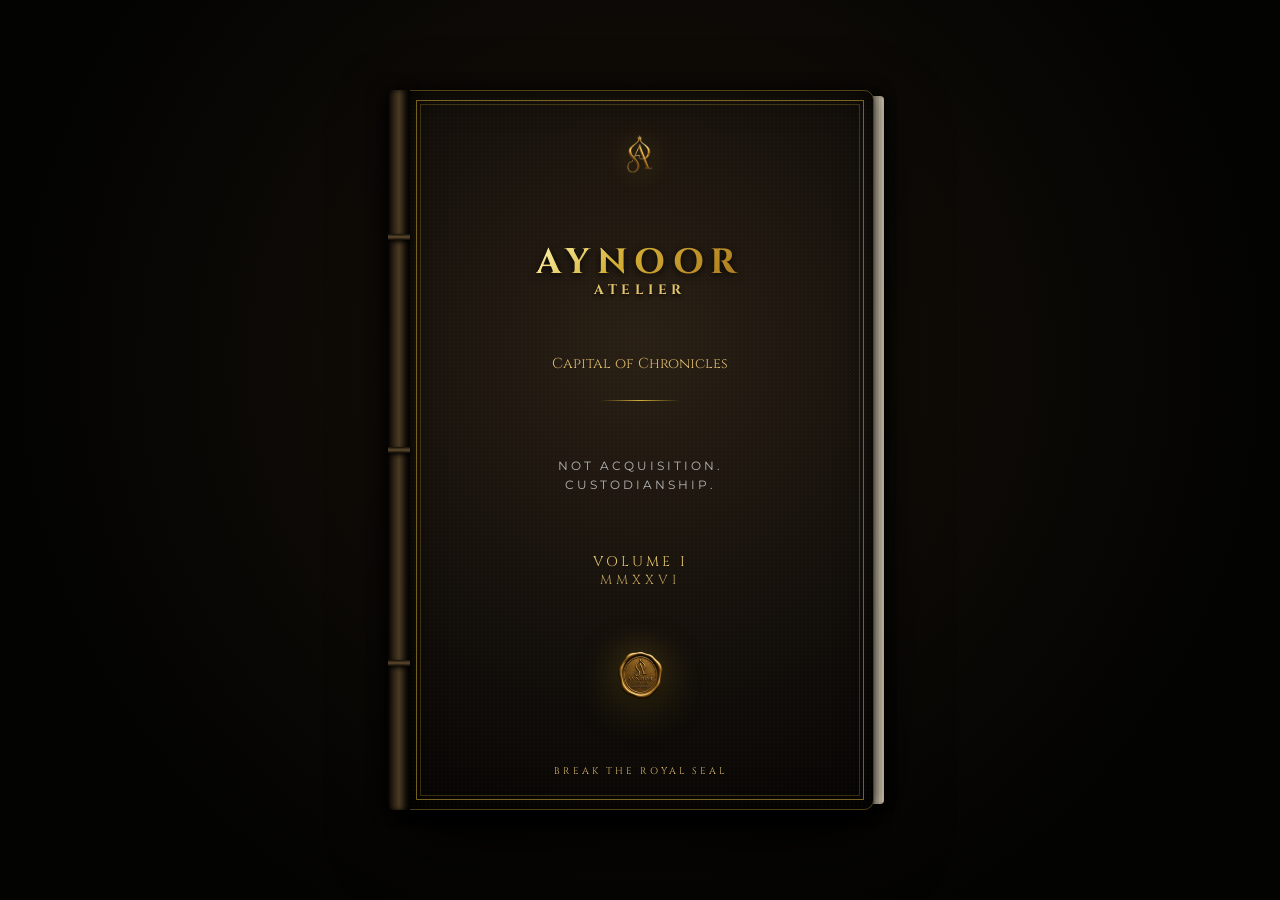
==== commit 7a83d84e: "Fix HTML formatting in index.html" ====
--- a/index.html
+++ b/index.html
@@ -85,9 +85,10 @@
                 </div>
 
                 <!-- Seal Trigger -->
-                <div class="seal-wrapper" style="position: relative; z-index: 999999 !important; pointer-events: auto !important;">
-    <img src="seal.png" class="seal" id="sealTrigger" onclick="openArchiveBook()" alt="Royal Seal" style="cursor: pointer !important; pointer-events: auto !important;">
+<div class="seal-wrapper" id="sealTrigger" onclick="openArchiveBook()">
+    <img src="seal.png" class="seal" alt="Royal Seal">
 </div>
+
 
 
                 <!-- Footer Callout -->
@@ -109,3 +110,4 @@
     <script src="js/main.js"></script>
 </body>
 </html>
+
--- a/css/style.css
+++ b/css/style.css
@@ -1,5 +1,5 @@
 /* ==========================================================================
-AYNOOR ATELIER (EXACT ORIGINAL BRIGHT GOLD)
+                    AYNOOR ATELIER 
 ========================================================================== */
 
 :root {
@@ -115,66 +115,77 @@
 
 /* MANUSCRIPT PAGE */
 .page {
-    position: absolute;
-    top: 4px;
-    left: 2px;
-    width: calc(100% - 4px);
-    height: calc(100% - 8px);
-    background-color: #f7f2e7;
-    background-image:
-        radial-gradient(circle at 50% 50%, rgba(255, 255, 255, 0.8) 0%, rgba(225, 212, 187, 0.6) 100%),
-        repeating-linear-gradient(0deg, transparent, transparent 2px, rgba(0,0,0,0.015) 2px, rgba(0,0,0,0.015) 4px);
-    border-radius: 2px 8px 8px 2px;
-    padding: 40px 25px;
-    display: flex;
-    flex-direction: column;
-    justify-content: center;
-    align-items: center;
-    text-align: center;
-    z-index: 3;
-    box-shadow: inset 18px 0 25px rgba(0, 0, 0, 0.18), inset -3px 0 8px rgba(0, 0, 0, 0.05);
+  position: absolute;
+  top: 4px;
+  left: 2px;
+  width: calc(100% - 4px);
+  height: calc(100% - 8px);
+  background-color: #f7f2e7;
+  background-image:
+    radial-gradient(circle at 50% 50%, rgba(255, 255, 255, 0.8) 0%, rgba(225, 212, 187, 0.6) 100%),
+    repeating-linear-gradient(0deg, transparent, transparent 2px, rgba(0,0,0,0.015) 2px, rgba(0,0,0,0.015) 4px);
+  border-radius: 2px 8px 8px 2px;
+  padding: 30px 20px;
+  box-sizing: border-box;
+  display: flex;
+  flex-direction: column;
+  justify-content: center; /* Hamesha vertical center rakhega */
+  align-items: center;
+  text-align: center;
+  z-index: 3;
+  box-shadow: inset 18px 0 25px rgba(0, 0, 0, 0.18), inset -3px 0 8px rgba(0, 0, 0, 0.05);
+}
+
+.page-content {
+  width: 100%;
+  display: flex;
+  flex-direction: column;
+  align-items: center;
+  justify-content: center;
 }
 
 .welcome-title {
-    font-family: var(--font-heading);
-    color: #1a1610;
-    font-size: 1.8rem;
-    letter-spacing: 6px;
+  font-family: var(--font-heading);
+  color: #1a1610;
+  font-size: 1.8rem;
+  letter-spacing: 6px;
+  margin: 0;
 }
 
 .page-line {
-    width: 60px;
-    height: 1px;
-    background: linear-gradient(90deg, transparent, #c5a059, transparent);
-    margin: 22px auto;
+  width: 60px;
+  height: 1px;
+  background: linear-gradient(90deg, transparent, #c5a059, transparent);
+  margin: 18px auto;
 }
 
 .archival-quote {
-    font-family: var(--font-heading);
-    font-size: 0.92rem;
-    line-height: 2;
-    color: #3b3226;
-    margin-bottom: 35px;
+  font-family: var(--font-heading);
+  font-size: 0.92rem;
+  line-height: 1.8;
+  color: #3b3226;
+  margin: 15px 0 25px 0; /* Clear spacing before button */
 }
 
 .vault-btn {
-    background: transparent;
-    border: 1px solid #c5a059;
-    padding: 13px 32px;
-    border-radius: 30px;
-    color: #5c451a;
-    font-family: var(--font-heading);
-    font-size: 0.75rem;
-    letter-spacing: 3px;
-    font-weight: 600;
-    cursor: pointer;
-    transition: all 0.35s ease;
+  background: transparent;
+  border: 1px solid #c5a059;
+  padding: 13px 32px;
+  border-radius: 30px;
+  color: #5c451a;
+  font-family: var(--font-heading);
+  font-size: 0.75rem;
+  letter-spacing: 3px;
+  font-weight: 600;
+  cursor: pointer;
+  transition: all 0.35s ease;
+  display: inline-block;
 }
 
 .vault-btn:hover {
-    background-color: #c5a059;
-    color: #ffffff;
-    box-shadow: 0 6px 20px rgba(197, 160, 89, 0.35);
+  background-color: #c5a059;
+  color: #ffffff;
+  box-shadow: 0 6px 20px rgba(197, 160, 89, 0.35);
 }
 
 /* HIGH-LUXURY LEATHER COVER */
@@ -339,5 +350,105 @@
     font-size: 0.6rem;
     letter-spacing: 3px;
     color: #d8b86d;
-    margin-bottom: 2px;
-}
+    margin-bottom: 10px;
+}
+
+
+/* ==========================================================
+   DESKTOP MOTTO GROUP & FLEX LAYOUT
+   ========================================================== */
+
+@media (min-width: 769px) {
+    /* Outer Frame Dimensions */
+    .book {
+        height: 80vh !important;
+        width: calc(80vh * 0.65) !important;
+        max-height: 880px !important;
+        max-width: 572px !important;
+    }
+
+    .cover-content {
+        display: flex !important;
+        flex-direction: column !important;
+        justify-content: space-between !important; /* Top group & seal ko vertical separate rakhega */
+        align-items: center !important;
+        padding: 3rem 2rem 2.5rem 2rem !important;
+        box-sizing: border-box !important;
+        height: 100% !important;
+    }
+
+    /* Motto Group Wrapper (Inside spacing) */
+    .motto-group {
+        display: flex !important;
+        flex-direction: column !important;
+        align-items: center !important;
+        gap: 0.8rem !important; /* Visual spacing for all text elements */
+        width: 100% !important;
+    }
+
+    .brand-logo {
+        width: 32px !important;
+        height: auto !important;
+    }
+
+    .brand-title {
+        font-size: 2.2rem !important;
+        letter-spacing: 0.22em !important;
+        line-height: 1 !important;
+        margin: 0 !important;
+    }
+
+    .brand-subtitle {
+        font-size: 0.85rem !important;
+        letter-spacing: 0.35em !important;
+        margin: 0 !important;
+    }
+
+    .tagline, .archival-quote, .volume-tag {
+        font-size: 0.72rem !important;
+        letter-spacing: 0.18em !important;
+        line-height: 1.6 !important;
+        margin: 0 !important;
+        text-align: center !important;
+    }
+
+    /* Seal Element */
+    .seal-wrapper {
+        display: flex !important;
+        flex-direction: column !important;
+        align-items: center !important;
+        gap: 0.5rem !important;
+    }
+
+    .seal {
+        width: 65px !important;
+        height: auto !important;
+    }
+
+    .seal-tagline {
+        font-size: 0.65rem !important;
+        letter-spacing: 0.25em !important;
+    }
+}
+
+@media (min-width: 769px) {
+  /* Dynamic font scaling to prevent Desktop overlap or weird stretching */
+  .welcome-title {
+    font-size: clamp(1.4rem, 2.5vh, 1.8rem) !important;
+  }
+
+  .page-line {
+    margin: clamp(10px, 2vh, 18px) auto !important;
+  }
+
+  .archival-quote {
+    font-size: clamp(0.75rem, 1.5vh, 0.92rem) !important;
+    line-height: 1.7 !important;
+    margin: clamp(10px, 2vh, 20px) 0 !important;
+  }
+
+  .vault-btn {
+    padding: clamp(8px, 1.5vh, 13px) clamp(20px, 3vw, 32px) !important;
+    font-size: clamp(0.65rem, 1.2vh, 0.75rem) !important;
+  }
+}
